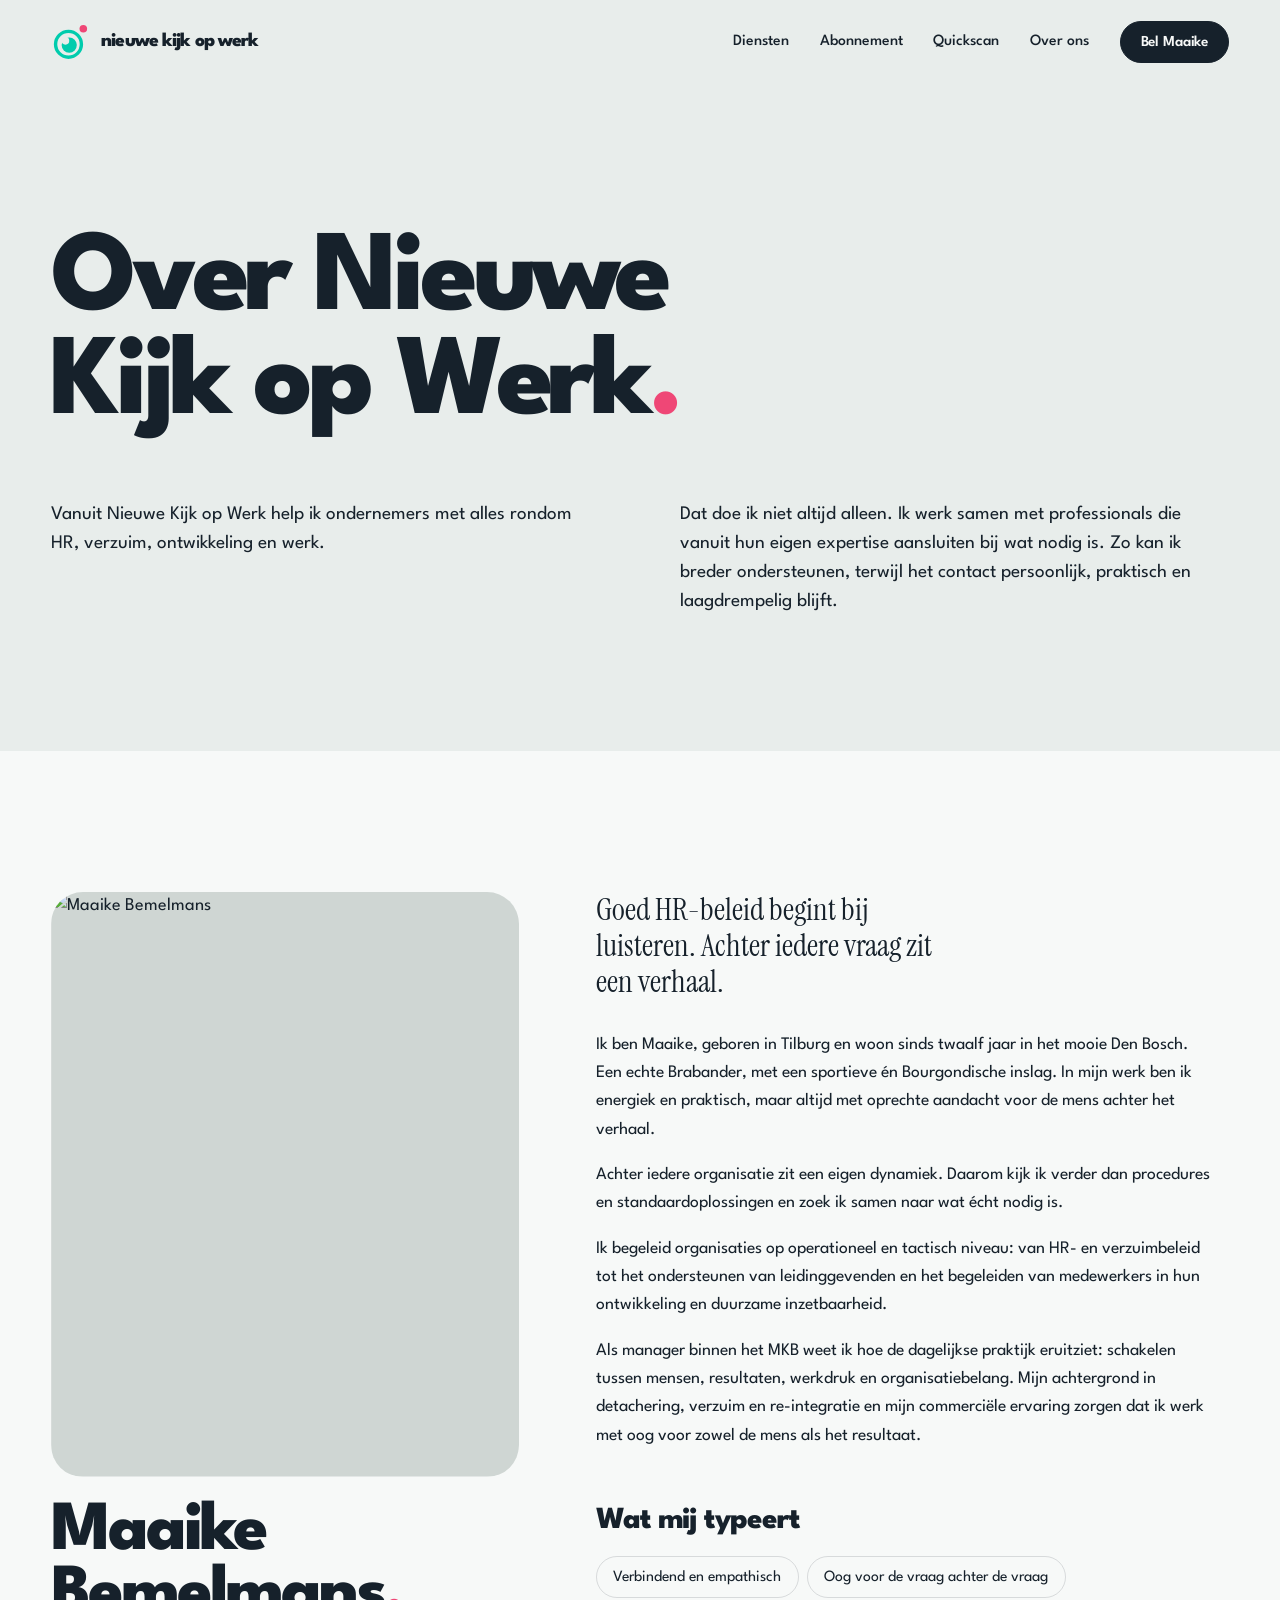
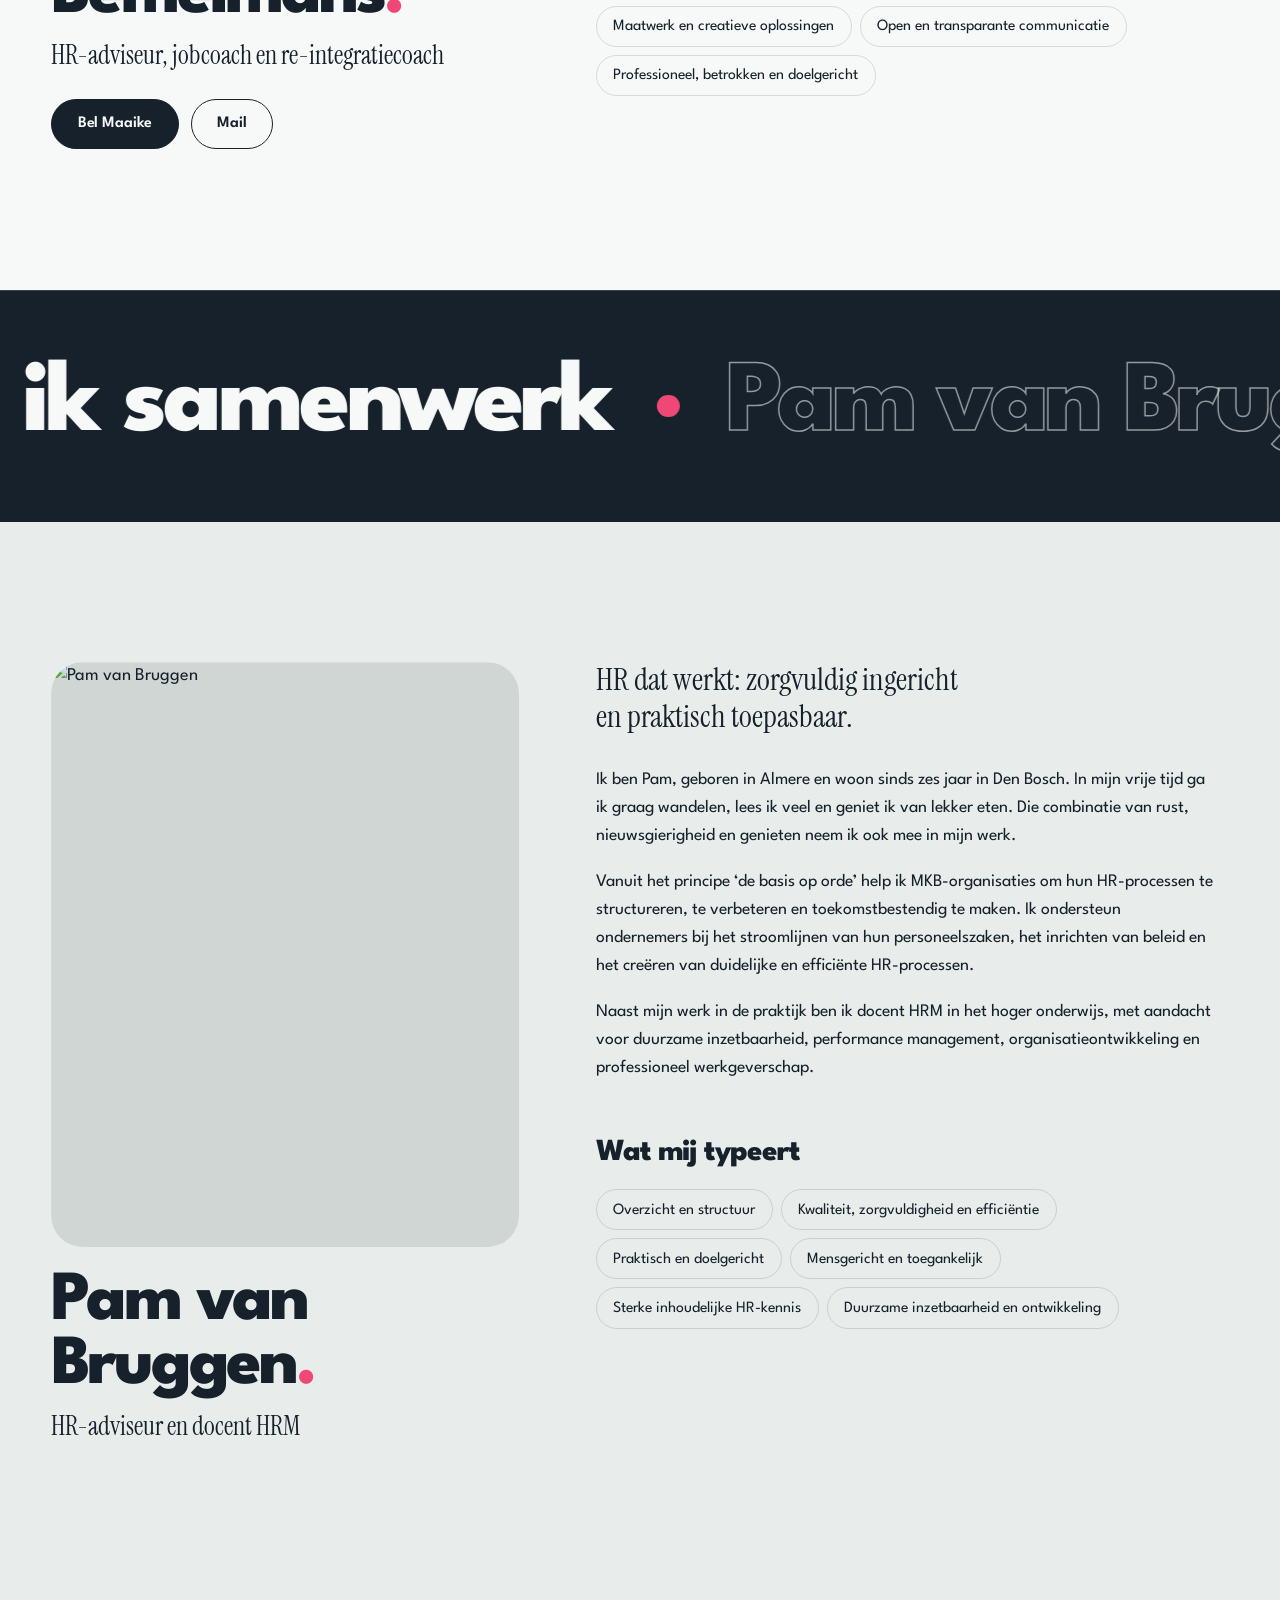
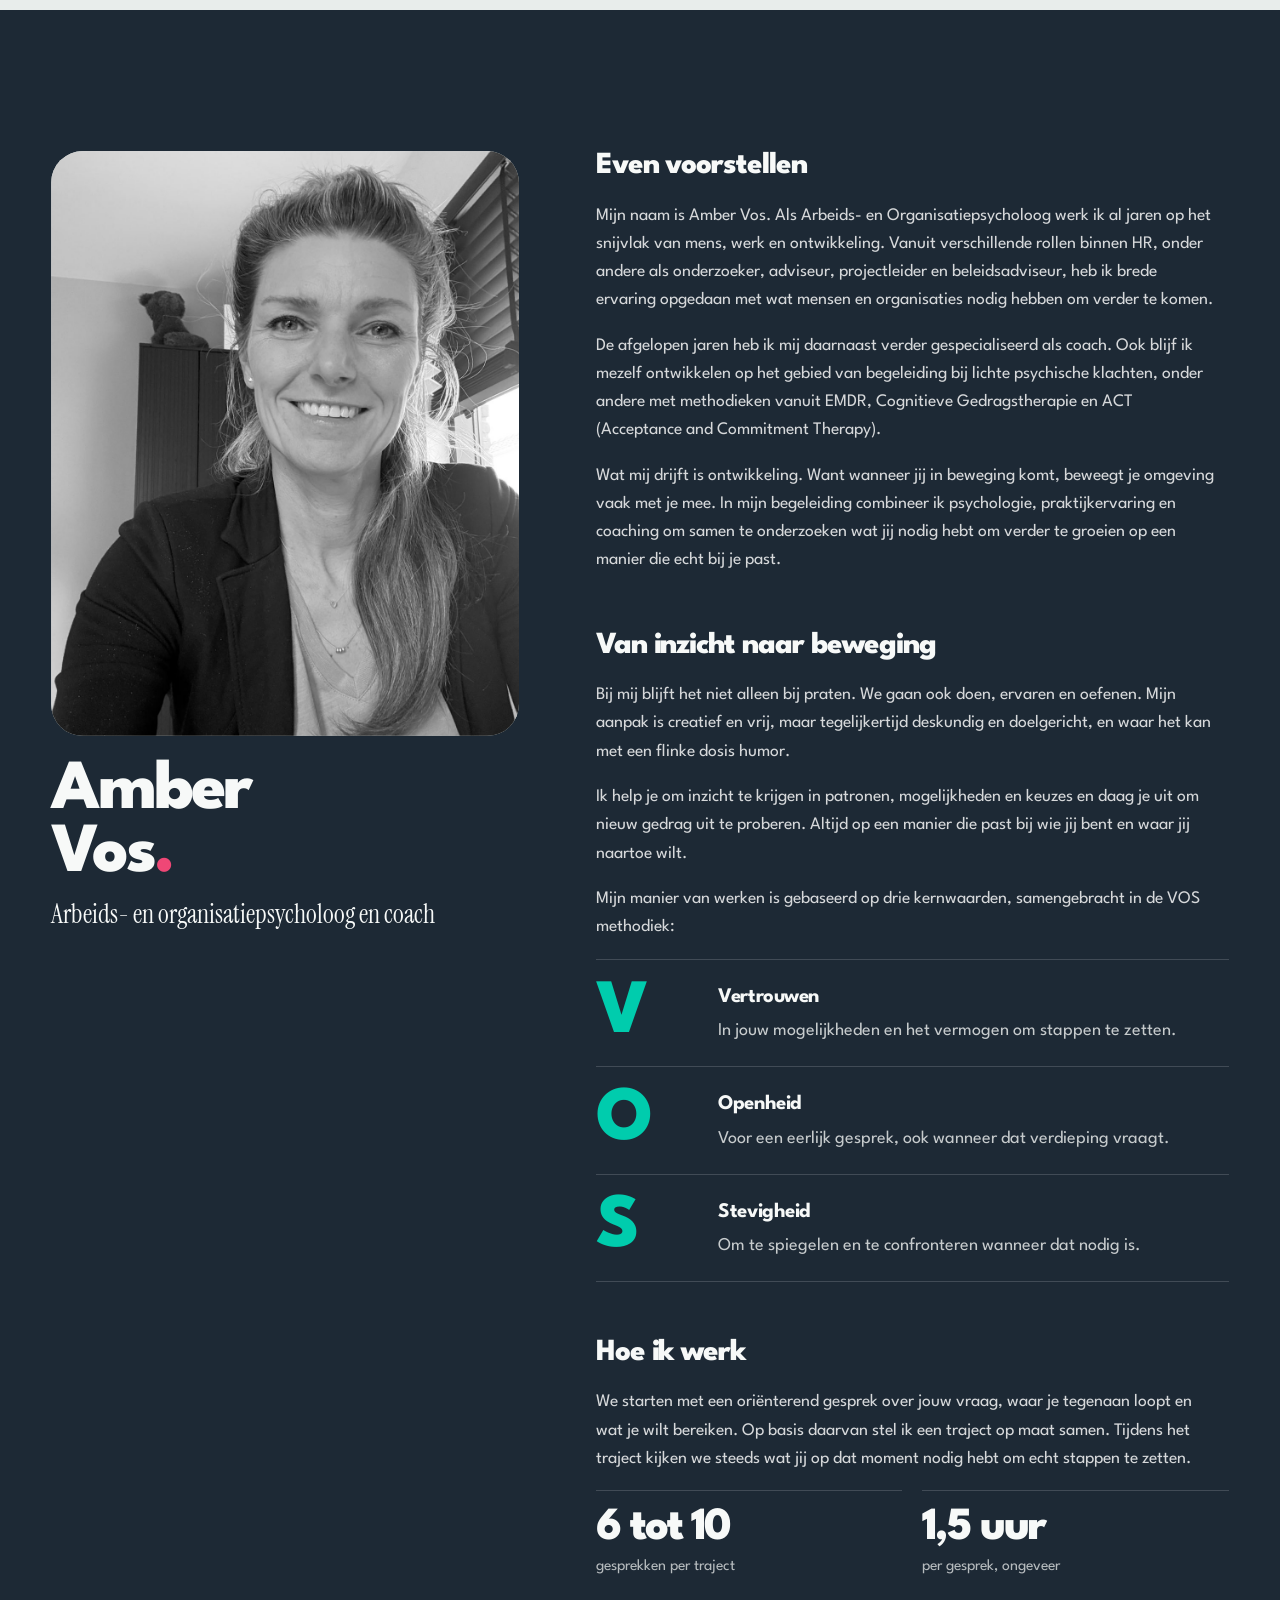
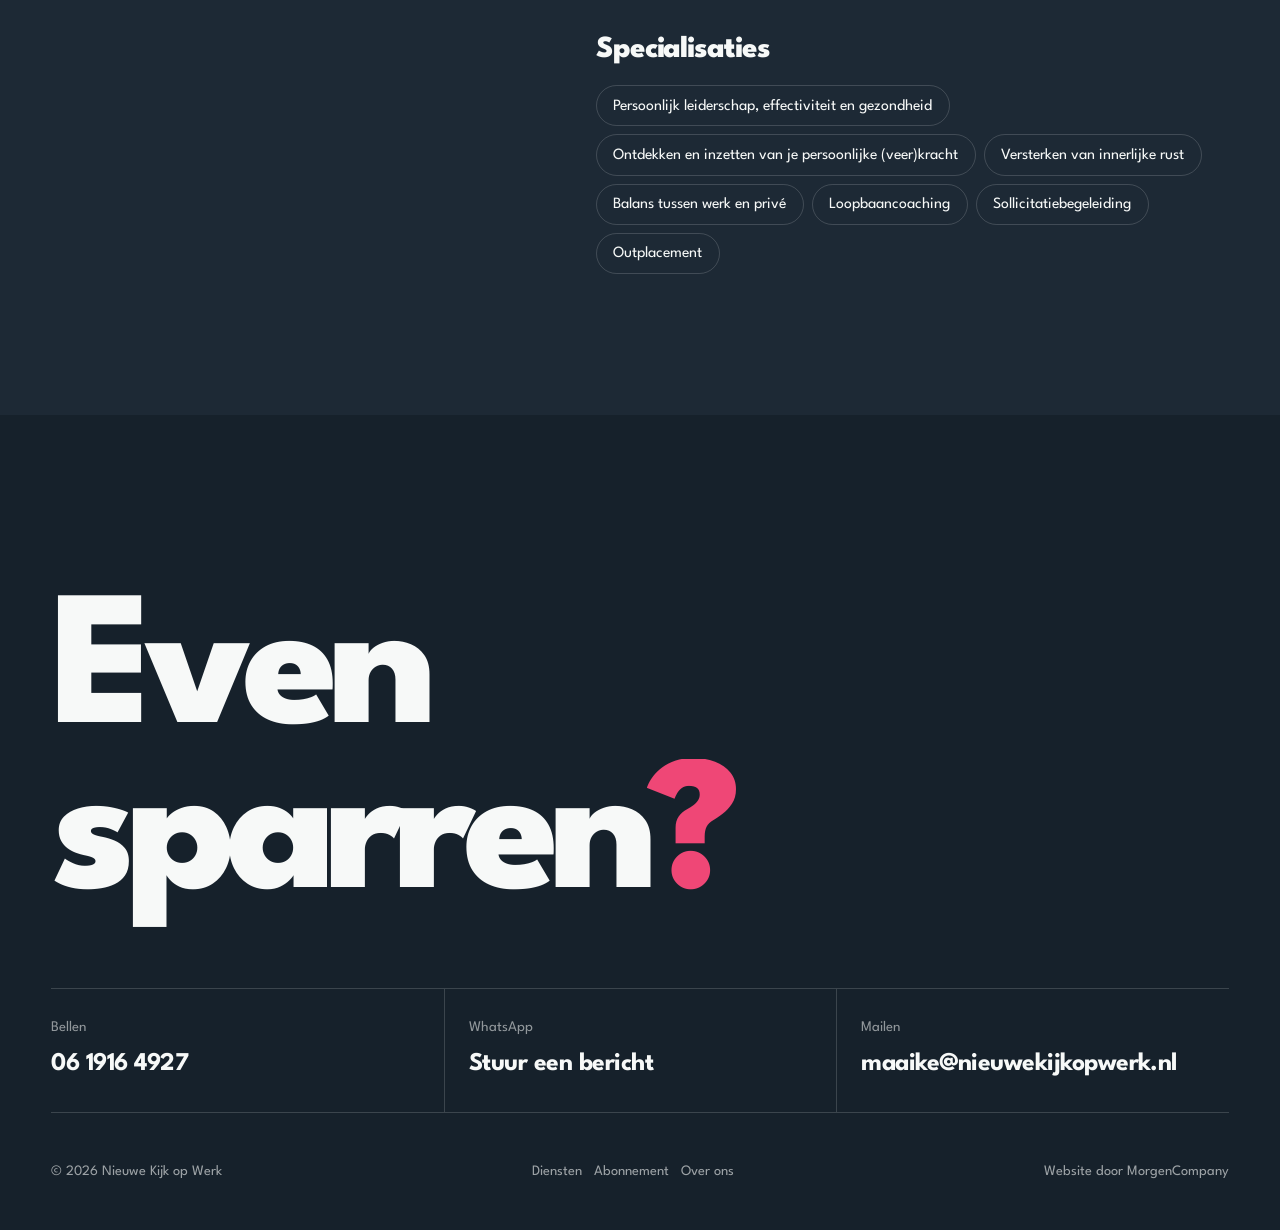
==== over-ons.html @ eacb48c8 "Nieuwe website Nieuwe Kijk op Werk Co-Authored-By: Claude Opus 5.5 <noreply@anthropic.com> Claude-Se" ====
<!doctype html>
<html lang="nl">
<head>
<meta charset="utf-8">
<meta name="viewport" content="width=device-width, initial-scale=1">
<title>Over ons | Nieuwe Kijk op Werk</title>
<meta name="description" content="Maak kennis met Maaike Bemelmans en de professionals met wie zij samenwerkt: Pam van Bruggen en Amber Vos.">
<meta name="theme-color" content="#16212b">
<link rel="icon" href="images/favicon.svg" type="image/svg+xml">
<link rel="preload" href="fonts/league-spartan.woff2" as="font" type="font/woff2" crossorigin>
<link rel="stylesheet" href="css/style.css">
<script>document.documentElement.classList.add('js')</script>
</head>
<body>

<header class="site-header">
  <div class="wrap">
    <a class="brand" href="index.html" aria-label="Nieuwe Kijk op Werk, naar home">
      <svg viewBox="0 0 100 100" aria-hidden="true"><defs><mask id="m-logo"><rect width="100" height="100" fill="#fff"/><circle cx="38" cy="47" r="10" fill="#000"/></mask></defs><circle cx="46" cy="56" r="34" fill="none" stroke="#00ccad" stroke-width="9"/><circle cx="48" cy="58" r="20" fill="#00ccad" mask="url(#m-logo)"/><circle cx="85" cy="15" r="10" fill="#ef4776"/></svg>
      <span>nieuwe kijk op werk</span>
    </a>
    <button class="menu-toggle" aria-label="Menu openen" aria-expanded="false" aria-controls="nav"><span></span><span></span><span></span></button>
    <nav class="nav" id="nav" aria-label="Hoofdmenu">
      <a class="link" href="index.html#diensten">Diensten</a>
      <a class="link" href="index.html#abonnement">Abonnement</a>
      <a class="link" href="index.html#quickscan">Quickscan</a>
      <a class="link" href="over-ons.html" aria-current="page">Over ons</a>
      <a class="btn" href="tel:0619164927">Bel Maaike</a>
    </nav>
  </div>
</header>

<main>
  <section class="page-hero">
    <div class="wrap">
      <h1 class="display lines">
        <span class="ln" style="--n:0"><span>Over Nieuwe</span></span>
        <span class="ln" style="--n:1"><span>Kijk op Werk<span class="dot">.</span></span></span>
      </h1>
      <div class="intro" data-reveal style="--d:.35s">
        <p>Vanuit Nieuwe Kijk op Werk help ik ondernemers met alles rondom HR, verzuim, ontwikkeling en werk.</p>
        <p>Dat doe ik niet altijd alleen. Ik werk samen met professionals die vanuit hun eigen expertise aansluiten bij wat nodig is. Zo kan ik breder ondersteunen, terwijl het contact persoonlijk, praktisch en laagdrempelig blijft.</p>
      </div>
    </div>
  </section>

  <!-- MAAIKE -->
  <section class="pad" id="maaike">
    <div class="wrap bio">
      <aside class="bio__side">
        <div class="portrait" data-reveal><img src="images/maaike.jpg" onerror="this.onerror=null;this.src='https://www.nieuwekijkopwerk.nl/assets/maaike-BRmo-dYF.jpg'" alt="Maaike Bemelmans"></div>
        <h2 class="bio__name">Maaike<br>Bemelmans<span class="dot">.</span></h2>
        <p class="role">HR-adviseur, jobcoach en re-integratiecoach</p>
        <div class="btn-row"><a class="btn" href="tel:0619164927">Bel Maaike</a><a class="btn btn--ghost" href="mailto:maaike@nieuwekijkopwerk.nl">Mail</a></div>
      </aside>
      <div class="bio__body" data-reveal>
        <p class="opening">Goed HR-beleid begint bij luisteren. Achter iedere vraag zit een verhaal.</p>
        <p>Ik ben Maaike, geboren in Tilburg en woon sinds twaalf jaar in het mooie Den Bosch. Een echte Brabander, met een sportieve én Bourgondische inslag. In mijn werk ben ik energiek en praktisch, maar altijd met oprechte aandacht voor de mens achter het verhaal.</p>
        <p>Achter iedere organisatie zit een eigen dynamiek. Daarom kijk ik verder dan procedures en standaardoplossingen en zoek ik samen naar wat écht nodig is.</p>
        <p>Ik begeleid organisaties op operationeel en tactisch niveau: van HR- en verzuimbeleid tot het ondersteunen van leidinggevenden en het begeleiden van medewerkers in hun ontwikkeling en duurzame inzetbaarheid.</p>
        <p>Als manager binnen het MKB weet ik hoe de dagelijkse praktijk eruitziet: schakelen tussen mensen, resultaten, werkdruk en organisatiebelang. Mijn achtergrond in detachering, verzuim en re-integratie en mijn commerciële ervaring zorgen dat ik werk met oog voor zowel de mens als het resultaat.</p>
        <h3>Wat mij typeert</h3>
        <ul class="traits">
          <li>Verbindend en empathisch</li><li>Oog voor de vraag achter de vraag</li><li>Maatwerk en creatieve oplossingen</li><li>Open en transparante communicatie</li><li>Professioneel, betrokken en doelgericht</li>
        </ul>
      </div>
    </div>
  </section>

  <div class="marquee" aria-hidden="true" data-dark>
    <div class="marquee__track" data-marquee>
      <span>Met wie ik samenwerk <i class="d"></i></span><span class="o">Pam van Bruggen <i class="d"></i></span><span>Amber Vos <i class="d"></i></span>
      <span>Met wie ik samenwerk <i class="d"></i></span><span class="o">Pam van Bruggen <i class="d"></i></span><span>Amber Vos <i class="d"></i></span>
    </div>
  </div>

  <!-- PAM (tekst wordt nog aangepast) -->
  <section class="pad mist" id="pam">
    <div class="wrap bio">
      <aside class="bio__side">
        <div class="portrait" data-reveal><img src="images/pam.jpg" onerror="this.onerror=null;this.src='https://www.nieuwekijkopwerk.nl/assets/pam-BHNWtm7G.jpg'" alt="Pam van Bruggen" style="object-position:60% 30%"></div>
        <h2 class="bio__name">Pam van<br>Bruggen<span class="dot">.</span></h2>
        <p class="role">HR-adviseur en docent HRM</p>
      </aside>
      <div class="bio__body" data-reveal>
        <p class="opening">HR dat werkt: zorgvuldig ingericht en praktisch toepasbaar.</p>
        <p>Ik ben Pam, geboren in Almere en woon sinds zes jaar in Den Bosch. In mijn vrije tijd ga ik graag wandelen, lees ik veel en geniet ik van lekker eten. Die combinatie van rust, nieuwsgierigheid en genieten neem ik ook mee in mijn werk.</p>
        <p>Vanuit het principe ‘de basis op orde’ help ik MKB-organisaties om hun HR-processen te structureren, te verbeteren en toekomstbestendig te maken. Ik ondersteun ondernemers bij het stroomlijnen van hun personeelszaken, het inrichten van beleid en het creëren van duidelijke en efficiënte HR-processen.</p>
        <p>Naast mijn werk in de praktijk ben ik docent HRM in het hoger onderwijs, met aandacht voor duurzame inzetbaarheid, performance management, organisatieontwikkeling en professioneel werkgeverschap.</p>
        <h3>Wat mij typeert</h3>
        <ul class="traits">
          <li>Overzicht en structuur</li><li>Kwaliteit, zorgvuldigheid en efficiëntie</li><li>Praktisch en doelgericht</li><li>Mensgericht en toegankelijk</li><li>Sterke inhoudelijke HR-kennis</li><li>Duurzame inzetbaarheid en ontwikkeling</li>
        </ul>
      </div>
    </div>
  </section>

  <!-- AMBER -->
  <section class="pad dark" id="amber" data-dark>
    <div class="wrap bio">
      <aside class="bio__side">
        <div class="portrait" data-reveal><img src="images/amber.jpg" alt="Amber Vos" style="object-position:50% 25%"></div>
        <h2 class="bio__name">Amber<br>Vos<span class="dot">.</span></h2>
        <p class="role">Arbeids- en organisatiepsycholoog en coach</p>
      </aside>
      <div class="bio__body" data-reveal>
        <h3>Even voorstellen</h3>
        <p>Mijn naam is Amber Vos. Als Arbeids- en Organisatiepsycholoog werk ik al jaren op het snijvlak van mens, werk en ontwikkeling. Vanuit verschillende rollen binnen HR, onder andere als onderzoeker, adviseur, projectleider en beleidsadviseur, heb ik brede ervaring opgedaan met wat mensen en organisaties nodig hebben om verder te komen.</p>
        <p>De afgelopen jaren heb ik mij daarnaast verder gespecialiseerd als coach. Ook blijf ik mezelf ontwikkelen op het gebied van begeleiding bij lichte psychische klachten, onder andere met methodieken vanuit EMDR, Cognitieve Gedragstherapie en ACT (Acceptance and Commitment Therapy).</p>
        <p>Wat mij drijft is ontwikkeling. Want wanneer jij in beweging komt, beweegt je omgeving vaak met je mee. In mijn begeleiding combineer ik psychologie, praktijkervaring en coaching om samen te onderzoeken wat jij nodig hebt om verder te groeien op een manier die echt bij je past.</p>

        <h3>Van inzicht naar beweging</h3>
        <p>Bij mij blijft het niet alleen bij praten. We gaan ook doen, ervaren en oefenen. Mijn aanpak is creatief en vrij, maar tegelijkertijd deskundig en doelgericht, en waar het kan met een flinke dosis humor.</p>
        <p>Ik help je om inzicht te krijgen in patronen, mogelijkheden en keuzes en daag je uit om nieuw gedrag uit te proberen. Altijd op een manier die past bij wie jij bent en waar jij naartoe wilt.</p>
        <p>Mijn manier van werken is gebaseerd op drie kernwaarden, samengebracht in de VOS methodiek:</p>
        <ul class="vos">
          <li><b>V</b><div><strong>Vertrouwen</strong><span>In jouw mogelijkheden en het vermogen om stappen te zetten.</span></div></li>
          <li><b>O</b><div><strong>Openheid</strong><span>Voor een eerlijk gesprek, ook wanneer dat verdieping vraagt.</span></div></li>
          <li><b>S</b><div><strong>Stevigheid</strong><span>Om te spiegelen en te confronteren wanneer dat nodig is.</span></div></li>
        </ul>

        <h3>Hoe ik werk</h3>
        <p>We starten met een oriënterend gesprek over jouw vraag, waar je tegenaan loopt en wat je wilt bereiken. Op basis daarvan stel ik een traject op maat samen. Tijdens het traject kijken we steeds wat jij op dat moment nodig hebt om echt stappen te zetten.</p>
        <div class="facts">
          <div><strong>6 tot 10</strong><span>gesprekken per traject</span></div>
          <div><strong>1,5 uur</strong><span>per gesprek, ongeveer</span></div>
        </div>

        <h3>Specialisaties</h3>
        <ul class="traits">
          <li>Persoonlijk leiderschap, effectiviteit en gezondheid</li><li>Ontdekken en inzetten van je persoonlijke (veer)kracht</li><li>Versterken van innerlijke rust</li><li>Balans tussen werk en privé</li><li>Loopbaancoaching</li><li>Sollicitatiebegeleiding</li><li>Outplacement</li>
        </ul>
      </div>
    </div>
  </section>
</main>

<footer class="dark contact" id="contact" data-dark>
  <div class="wrap">
    <p class="contact__big lines">
      <span class="ln" style="--n:0"><span>Even</span></span>
      <span class="ln" style="--n:1"><span>sparren<span class="dot">?</span></span></span>
    </p>
    <div class="contact__rows">
      <a href="tel:0619164927"><small>Bellen</small><strong>06 1916 4927</strong></a>
      <a href="https://wa.me/31619164927" target="_blank" rel="noopener"><small>WhatsApp</small><strong>Stuur een bericht</strong></a>
      <a href="mailto:maaike@nieuwekijkopwerk.nl"><small>Mailen</small><strong>maaike@nieuwekijkopwerk.nl</strong></a>
    </div>
    <div class="footer-bar">
      <span>© 2026 Nieuwe Kijk op Werk</span>
      <span><a href="index.html#diensten">Diensten</a> &nbsp; <a href="index.html#abonnement">Abonnement</a> &nbsp; <a href="over-ons.html">Over ons</a></span>
      <a href="https://www.morgencompany.com" target="_blank" rel="noopener">Website door MorgenCompany</a>
    </div>
  </div>
</footer>

<script src="js/main.js"></script>
</body>
</html>
---- css/style.css ----
/* fonts: zelf gehost (geen Google-verbinding nodig, AVG-vriendelijk) */
@font-face { font-family: "League Spartan"; src: url("../fonts/league-spartan.woff2") format("woff2"); font-weight: 100 900; font-display: swap; unicode-range: U+0000-00FF, U+0131, U+0152-0153, U+02BB-02BC, U+02C6, U+02DA, U+02DC, U+0304, U+0308, U+0329, U+2000-206F, U+20AC, U+2122, U+2191, U+2193, U+2212, U+2215, U+FEFF, U+FFFD; }
@font-face { font-family: "League Spartan"; src: url("../fonts/league-spartan-ext.woff2") format("woff2"); font-weight: 100 900; font-display: swap; unicode-range: U+0100-02BA, U+02BD-02C5, U+02C7-02CC, U+02CE-02D7, U+02DD-02FF, U+0304, U+0308, U+0329, U+1D00-1DBF, U+1E00-1E9F, U+1EF2-1EFF, U+2020, U+20A0-20AB, U+20AD-20C0, U+2113, U+2C60-2C7F, U+A720-A7FF; }
@font-face { font-family: "Instrument Serif"; src: url("../fonts/instrument-serif.woff2") format("woff2"); font-weight: 400; font-display: swap; unicode-range: U+0000-00FF, U+0131, U+0152-0153, U+02BB-02BC, U+02C6, U+02DA, U+02DC, U+0304, U+0308, U+0329, U+2000-206F, U+20AC, U+2122, U+2191, U+2193, U+2212, U+2215, U+FEFF, U+FFFD; }
@font-face { font-family: "Instrument Serif"; src: url("../fonts/instrument-serif-ext.woff2") format("woff2"); font-weight: 400; font-display: swap; unicode-range: U+0100-02BA, U+02BD-02C5, U+02C7-02CC, U+02CE-02D7, U+02DD-02FF, U+1E00-1E9F, U+20A0-20AB, U+20AD-20C0, U+2C60-2C7F, U+A720-A7FF; }

/* Nieuwe Kijk op Werk — stijl */
:root {
  --ink: #16212b;        /* diep navy, basis voor tekst en donkere vlakken */
  --navy: #1d2935;       /* merk-navy van de huidige site */
  --mist: #e8edeb;       /* koel lichtgrijs-groen, lichte achtergrond */
  --paper: #f7f9f8;      /* bijna wit */
  --teal: #00ccad;       /* merkkleur, spaarzaam */
  --teal-deep: #00a58c;
  --rose: #ef4776;       /* alleen de stip */
  --line: rgba(22, 33, 43, .14);
  --line-dark: rgba(255, 255, 255, .16);

  --display: "League Spartan", "Helvetica Neue", Arial, sans-serif;
  --serif: "Instrument Serif", "Times New Roman", serif;

  --gutter: clamp(20px, 4vw, 64px);
  --max: 1360px;
  --ease: cubic-bezier(.2, .7, .1, 1);
}

*, *::before, *::after { box-sizing: border-box; }
html { -webkit-text-size-adjust: 100%; }
body {
  margin: 0;
  background: var(--paper);
  color: var(--ink);
  font-family: var(--display);
  font-weight: 400;
  font-size: 18px;
  line-height: 1.5;
  -webkit-font-smoothing: antialiased;
  text-rendering: optimizeLegibility;
  overflow-x: hidden;
}
img { display: block; max-width: 100%; }
a { color: inherit; }
::selection { background: var(--teal); color: var(--ink); }
:focus-visible { outline: 2px solid var(--teal); outline-offset: 4px; border-radius: 4px; }

.wrap { width: 100%; max-width: var(--max); margin: 0 auto; padding: 0 var(--gutter); }
.dot { color: var(--rose); }
.on-teal .dot { color: var(--ink); }

/* ---------- type ---------- */
.display, .h2, .h3 {
  font-family: var(--display);
  font-weight: 800;
  letter-spacing: -.045em;
  line-height: .9;
  margin: 0;
}
.display { font-size: clamp(3.4rem, 10.2vw, 10.5rem); }
.h2 { font-size: clamp(2.6rem, 6.6vw, 6.4rem); }
.h3 { font-size: clamp(1.9rem, 3.4vw, 3rem); line-height: .95; letter-spacing: -.035em; }
.serif { font-family: var(--serif); font-weight: 400; letter-spacing: 0; }
.lede { font-size: clamp(1.15rem, 1.6vw, 1.4rem); line-height: 1.45; max-width: 34ch; margin: 0; }
.small { font-size: .95rem; }
p { margin: 0 0 1em; max-width: 62ch; }

/* ---------- buttons ---------- */
.btn {
  --bg: var(--ink); --fg: var(--paper);
  display: inline-flex; align-items: center; gap: .7em;
  padding: 1.05em 1.6em 1em;
  border-radius: 999px;
  background: var(--bg); color: var(--fg);
  font: 600 1rem/1 var(--display);
  letter-spacing: -.01em;
  text-decoration: none;
  border: 1.5px solid var(--bg);
  position: relative; overflow: hidden; isolation: isolate;
  transition: color .45s var(--ease), border-color .45s var(--ease);
}
.btn::before {
  content: ""; position: absolute; inset: 0; z-index: -1;
  background: var(--teal);
  transform: translateY(101%);
  border-radius: 999px;
  transition: transform .45s var(--ease);
}
.btn:hover::before, .btn:focus-visible::before { transform: translateY(0); }
.btn:hover, .btn:focus-visible { color: var(--ink); border-color: var(--teal); }
.btn--ghost { --bg: transparent; --fg: var(--ink); border-color: var(--ink); }
.btn--light { --bg: var(--paper); --fg: var(--ink); }
.btn--ghost-light { --bg: transparent; --fg: var(--paper); border-color: rgba(255,255,255,.5); }
.btn .ico { width: 1.1em; height: 1.1em; flex: none; }
.btn-row { display: flex; flex-wrap: wrap; gap: 12px; }

/* ---------- header ---------- */
.site-header {
  position: fixed; inset: 0 0 auto 0; z-index: 50;
  transition: transform .5s var(--ease), background .4s, color .4s;
}
.site-header .wrap { display: flex; align-items: center; justify-content: space-between; height: 84px; }
.site-header.is-scrolled { background: rgba(247, 249, 248, .86); backdrop-filter: blur(14px); -webkit-backdrop-filter: blur(14px); }
.site-header.is-hidden { transform: translateY(-100%); }
.site-header.is-dark { color: var(--paper); }
.site-header.is-dark.is-scrolled { background: rgba(22, 33, 43, .82); }

.brand { display: inline-flex; align-items: center; gap: 12px; text-decoration: none; }
.brand svg { width: 38px; height: 38px; flex: none; }
.brand span { font-weight: 800; font-size: 1.22rem; letter-spacing: -.045em; line-height: 1; }

.nav { display: flex; align-items: center; gap: clamp(18px, 2.4vw, 36px); }
.nav a.link {
  text-decoration: none; font-weight: 500; font-size: .98rem;
  background: linear-gradient(currentColor, currentColor) 0 100% / 0 1.5px no-repeat;
  transition: background-size .4s var(--ease);
  padding: 4px 0;
}
.nav a.link:hover { background-size: 100% 1.5px; }
.nav .btn { padding: .85em 1.3em .8em; font-size: .95rem; }
.is-dark .nav .btn { --bg: var(--paper); --fg: var(--ink); }

.menu-toggle { display: none; background: none; border: 0; color: inherit; padding: 8px; cursor: pointer; }
.menu-toggle span { display: block; width: 26px; height: 2px; background: currentColor; margin: 6px 0; transition: transform .35s var(--ease), opacity .2s; }

@media (max-width: 900px) {
  .menu-toggle { display: block; position: relative; z-index: 2; }
  .nav {
    position: fixed; inset: 0; background: var(--ink); color: var(--paper);
    flex-direction: column; align-items: flex-start; justify-content: center;
    padding: 0 var(--gutter); gap: 14px;
    clip-path: circle(0 at calc(100% - 40px) 42px);
    transition: clip-path .7s var(--ease);
  }
  .nav a.link { font-size: 2.6rem; font-weight: 800; letter-spacing: -.04em; }
  .nav .btn { margin-top: 18px; --bg: var(--teal); --fg: var(--ink); border-color: var(--teal); font-size: 1.05rem; }
  body.menu-open .nav { clip-path: circle(150% at calc(100% - 40px) 42px); }
  body.menu-open .menu-toggle { color: var(--paper); }
  body.menu-open .menu-toggle span:nth-child(1) { transform: translateY(8px) rotate(45deg); }
  body.menu-open .menu-toggle span:nth-child(2) { opacity: 0; }
  body.menu-open .menu-toggle span:nth-child(3) { transform: translateY(-8px) rotate(-45deg); }
  body.menu-open { overflow: hidden; }
}

/* ---------- hero with eye portal ---------- */
.hero { position: relative; height: 230vh; background: var(--mist); }
.hero__stage { position: sticky; top: 0; height: 100vh; height: 100svh; overflow: hidden; }
.hero__inner {
  position: relative; height: 100%;
  display: grid; grid-template-columns: 1.35fr 1fr; align-items: center;
  padding-top: 84px;
}
.hero__copy { position: relative; z-index: 2; will-change: transform, opacity; }
.hero__copy .display { margin-bottom: clamp(24px, 3vw, 40px); }
.hero__copy .lede { margin-bottom: 32px; }
.hero__eye { position: relative; justify-self: center; width: min(34vw, 470px); aspect-ratio: 1; will-change: transform; }
.hero__eye svg { width: 100%; height: 100%; overflow: visible; }
.hero__eye .pupil { transform-origin: 50% 54%; transform-box: view-box; animation: look 9s var(--ease) infinite; }
@keyframes look {
  0%, 18% { transform: translate(0, 0); }
  24%, 44% { transform: translate(-5px, 3px); }
  50%, 70% { transform: translate(6px, -2px); }
  76%, 100% { transform: translate(0, 0); }
}
.hero__scrollhint {
  position: absolute; left: var(--gutter); bottom: 28px; z-index: 2;
  font-size: .9rem; display: flex; align-items: center; gap: 10px; opacity: .7;
}
.hero__scrollhint i { display: block; width: 1px; height: 38px; background: currentColor; transform-origin: top; animation: hint 2.2s var(--ease) infinite; }
@keyframes hint { 0% { transform: scaleY(0); } 50% { transform: scaleY(1); transform-origin: top; } 51% { transform-origin: bottom; } 100% { transform: scaleY(0); transform-origin: bottom; } }

.portal {
  position: absolute; inset: 0; z-index: 3;
  background: var(--ink); color: var(--paper);
  clip-path: circle(0px at 75% 55%);
  display: flex; align-items: center;
  pointer-events: none;
}
.portal.is-open { pointer-events: auto; }
.portal__content { width: 100%; }
.portal__content .h2 { max-width: 13ch; }
.portal__content p { color: rgba(255,255,255,.75); margin-top: 28px; font-size: clamp(1.1rem, 1.5vw, 1.35rem); max-width: 40ch; }
.portal__pillars { display: flex; flex-wrap: wrap; gap: 10px; margin-top: 40px; padding: 0; list-style: none; }
.portal__pillars li { border: 1px solid var(--line-dark); border-radius: 999px; padding: .6em 1.1em .5em; font-size: .98rem; }
.portal [data-pz] { opacity: 0; transform: translateY(30px); }

@media (max-width: 900px) {
  .hero { height: 210vh; }
  .hero__inner { grid-template-columns: 1fr; align-content: center; gap: 16px; }
  .hero__eye { width: min(46vw, 230px); justify-self: end; order: -1; margin-bottom: -10px; }
  .hero__scrollhint { display: none; }
}

/* ---------- generic sections ---------- */
section { position: relative; }
.pad { padding: clamp(96px, 13vw, 190px) 0; }
.dark { background: var(--ink); color: var(--paper); }
.mist { background: var(--mist); }
.teal-bg { background: var(--teal); color: var(--ink); }
.sec-head { display: grid; grid-template-columns: 1fr 1fr; gap: 32px 64px; align-items: end; margin-bottom: clamp(56px, 7vw, 96px); }
.sec-head .lede { justify-self: end; }
@media (max-width: 900px) { .sec-head { grid-template-columns: 1fr; } .sec-head .lede { justify-self: start; } }

/* ---------- marquee ---------- */
.marquee { overflow: hidden; padding: clamp(36px, 5vw, 64px) 0; background: var(--ink); color: var(--paper); border-top: 1px solid var(--line-dark); }
.marquee__track { display: flex; gap: .45em; white-space: nowrap; will-change: transform; font-weight: 800; letter-spacing: -.04em; font-size: clamp(3rem, 8vw, 7.5rem); line-height: 1; }
.marquee__track span { display: inline-flex; align-items: center; gap: .45em; }
.marquee__track .o { color: transparent; -webkit-text-stroke: 1.5px rgba(255,255,255,.55); }
.marquee__track .d { width: .22em; height: .22em; border-radius: 50%; background: var(--rose); display: inline-block; }

/* ---------- services: stacking panels ---------- */
.routes { padding-bottom: clamp(60px, 8vw, 120px); }
.route {
  position: sticky; top: calc(96px + var(--i) * 22px);
  min-height: min(78vh, 720px);
  border-radius: clamp(22px, 3vw, 40px);
  padding: clamp(28px, 4.5vw, 72px);
  margin-bottom: 9vh;
  display: grid; grid-template-columns: 1.05fr 1fr; gap: clamp(28px, 4vw, 72px);
  transform-origin: 50% 0;
  will-change: transform;
  overflow: hidden;
}
.route:last-child { margin-bottom: 0; }
.route--1 { background: #fff; color: var(--ink); box-shadow: 0 1px 0 var(--line) inset, 0 0 0 1px var(--line); }
.route--2 { background: var(--navy); color: var(--paper); }
.route--3 { background: var(--teal); color: var(--ink); }
.route--4 { background: #0f1820; color: var(--paper); }
.route__top { display: flex; flex-direction: column; justify-content: space-between; gap: 32px; }
.route__count { font-family: var(--serif); font-size: 1.4rem; opacity: .7; }
.route .h3 { font-size: clamp(2.3rem, 4.6vw, 4.4rem); }
.route__intro { font-size: clamp(1.05rem, 1.35vw, 1.22rem); max-width: 38ch; margin: 0; opacity: .85; }
.route ul { list-style: none; margin: 0; padding: 0; align-self: end; }
.route li {
  display: flex; gap: 14px; align-items: baseline;
  padding: .85em 0; border-top: 1px solid currentColor; border-color: rgba(127,127,127,.28);
  font-size: clamp(1rem, 1.25vw, 1.12rem); line-height: 1.35;
}
.route li::before { content: ""; width: 7px; height: 7px; border-radius: 50%; background: currentColor; opacity: .45; flex: none; transform: translateY(-2px); }
.route--1 li::before, .route--2 li::before, .route--4 li::before { background: var(--teal); opacity: 1; }
.route__amber { display: flex; gap: 18px; align-items: center; margin-top: 8px; text-decoration: none; }
.route__amber img { width: 76px; height: 76px; border-radius: 50%; object-fit: cover; object-position: 50% 22%; }
.route__amber strong { display: block; font-size: 1.1rem; }
.route__amber em { font-style: normal; opacity: .7; font-size: .95rem; }
.route__amber:hover strong { text-decoration: underline; text-underline-offset: 4px; }
@media (max-width: 900px) {
  .route { grid-template-columns: 1fr; position: relative; top: auto; min-height: 0; margin-bottom: 18px; }
}

/* ---------- subscription ---------- */
.plans { display: grid; grid-template-columns: 1fr 1fr; gap: 0; border-top: 1.5px solid var(--ink); }
.plan { padding: clamp(28px, 4vw, 56px) clamp(0px, 3vw, 48px) clamp(28px, 4vw, 56px) 0; border-bottom: 1.5px solid var(--ink); }
.plan + .plan { border-left: 1.5px solid var(--ink); padding-left: clamp(20px, 3vw, 48px); }
.plan__who { font-size: 1.15rem; font-weight: 600; margin-bottom: 18px; }
.price { display: flex; align-items: flex-start; gap: .08em; font-weight: 800; letter-spacing: -.06em; line-height: .8; font-size: clamp(6rem, 15vw, 14rem); }
.price sup { font-size: .32em; margin-top: .12em; letter-spacing: 0; }
.plan__per { font-family: var(--serif); font-size: clamp(1.4rem, 2vw, 1.8rem); margin-top: 14px; }
.plan__incl { margin-top: 22px; font-size: 1.05rem; }
@media (max-width: 700px) {
  .plans { grid-template-columns: 1fr; }
  .plan + .plan { border-left: 0; padding-left: 0; }
}
.perks { display: grid; grid-template-columns: repeat(4, 1fr); gap: 28px; margin-top: clamp(48px, 6vw, 80px); padding: 0; list-style: none; }
.perks li { font-size: 1.08rem; line-height: 1.35; padding-top: 18px; border-top: 1.5px solid rgba(22,33,43,.35); }
.perks strong { display: block; font-size: 1.35rem; letter-spacing: -.02em; margin-bottom: 6px; }
@media (max-width: 900px) { .perks { grid-template-columns: 1fr 1fr; } }
@media (max-width: 520px) { .perks { grid-template-columns: 1fr; } }

.loose { display: grid; grid-template-columns: 1fr 1.2fr; gap: 40px 80px; align-items: start; }
.loose .h3 { max-width: 12ch; }
.loose-list { list-style: none; padding: 0; margin: 32px 0 0; }
.loose-list li { display: flex; justify-content: space-between; gap: 20px; align-items: baseline; padding: 1.05em 0; border-top: 1px solid var(--line); font-size: clamp(1.15rem, 1.8vw, 1.5rem); font-weight: 600; letter-spacing: -.02em; }
.loose-list li:last-child { border-bottom: 1px solid var(--line); }
.loose-list li span { font-family: var(--serif); font-weight: 400; font-size: 1.05rem; opacity: .65; letter-spacing: 0; text-align: right; }
@media (max-width: 900px) { .loose { grid-template-columns: 1fr; } }

/* ---------- quickscan ---------- */
.scan { display: grid; grid-template-columns: 1.1fr 1fr; gap: 48px 96px; align-items: end; }
.scan .h2 { max-width: 10ch; }
.scan p { color: rgba(255,255,255,.78); font-size: 1.12rem; }
.scan__checks { display: flex; flex-wrap: wrap; gap: 8px; margin: 28px 0 36px; padding: 0; list-style: none; }
.scan__checks li { border: 1px solid var(--line-dark); border-radius: 999px; padding: .5em 1em .42em; font-size: .95rem; }
.scan__eye { width: clamp(90px, 10vw, 140px); margin-bottom: 36px; }
@media (max-width: 900px) { .scan { grid-template-columns: 1fr; } }

/* ---------- vision ---------- */
.vision { display: grid; grid-template-columns: 1fr 1fr; gap: 48px 96px; }
.vision blockquote { margin: 0; font-family: var(--serif); font-size: clamp(2rem, 3.8vw, 3.6rem); line-height: 1.05; letter-spacing: -.01em; max-width: 18ch; }
.vision__text p { font-size: 1.1rem; }
@media (max-width: 900px) { .vision { grid-template-columns: 1fr; } }

/* ---------- people ---------- */
.lead-person { display: grid; grid-template-columns: 1fr 1.1fr; gap: clamp(32px, 6vw, 110px); align-items: center; }
.portrait { position: relative; overflow: hidden; border-radius: clamp(20px, 2.5vw, 32px); background: #cfd6d3; }
.portrait img { width: 100%; height: 100%; object-fit: cover; transition: transform 1.2s var(--ease); }
.portrait--tall { aspect-ratio: 4 / 5; }
.lead-person .h2 { margin-bottom: 18px; }
.role { font-family: var(--serif); font-size: clamp(1.35rem, 2vw, 1.75rem); margin: 0 0 28px; line-height: 1.15; }
@media (max-width: 900px) { .lead-person { grid-template-columns: 1fr; } }

.partners { margin-top: clamp(80px, 10vw, 150px); }
.partners__grid { display: grid; grid-template-columns: 1fr 1fr; gap: clamp(20px, 3vw, 40px); margin-top: 40px; }
.partner { display: grid; grid-template-columns: 42% 1fr; gap: 24px; align-items: end; text-decoration: none; padding: 16px; border-radius: 28px; background: #fff; box-shadow: 0 0 0 1px var(--line); transition: transform .6s var(--ease), box-shadow .6s var(--ease); }
.partner .portrait { aspect-ratio: 3 / 4; border-radius: 18px; }
.partner:hover { transform: translateY(-4px); box-shadow: 0 0 0 1px var(--line), 0 30px 60px -30px rgba(22,33,43,.35); }
.partner:hover .portrait img { transform: scale(1.05); }
.partner h3 { font-size: clamp(1.5rem, 2.2vw, 2rem); letter-spacing: -.035em; line-height: 1; margin: 0 0 8px; font-weight: 800; }
.partner p { font-size: 1rem; margin: 0 0 18px; opacity: .75; }
.partner .more { font-weight: 600; font-size: .98rem; border-bottom: 1.5px solid var(--teal); padding-bottom: 2px; }
@media (max-width: 760px) { .partners__grid { grid-template-columns: 1fr; } }

/* ---------- testimonials ---------- */
.quotes { display: grid; grid-auto-flow: column; grid-auto-columns: min(78vw, 680px); gap: clamp(20px, 3vw, 40px); overflow-x: auto; scroll-snap-type: x mandatory; padding: 0 var(--gutter) 24px; scrollbar-width: none; }
.quotes::-webkit-scrollbar { display: none; }
.quote { scroll-snap-align: start; border-top: 1.5px solid rgba(255,255,255,.35); padding-top: 32px; display: flex; flex-direction: column; justify-content: space-between; gap: 40px; }
.quote blockquote { margin: 0; font-family: var(--serif); font-size: clamp(1.55rem, 2.4vw, 2.2rem); line-height: 1.18; }
.quote cite { font-style: normal; font-weight: 600; }
.quote cite span { display: block; font-weight: 400; opacity: .6; font-size: .95rem; margin-top: 2px; }
.quotes-nav { display: flex; gap: 10px; }
.quotes-nav button { width: 54px; height: 54px; border-radius: 50%; border: 1px solid var(--line-dark); background: transparent; color: var(--paper); cursor: pointer; display: grid; place-items: center; transition: background .3s, color .3s; }
.quotes-nav button:hover { background: var(--paper); color: var(--ink); }
.quotes-nav svg { width: 20px; height: 20px; }

/* ---------- contact / footer ---------- */
.contact { padding: clamp(110px, 14vw, 200px) 0 48px; }
.contact__big { font-weight: 800; letter-spacing: -.055em; line-height: .86; font-size: clamp(4rem, 15vw, 15rem); margin: 0 0 clamp(40px, 5vw, 64px); }
.contact__rows { display: grid; grid-template-columns: repeat(3, 1fr); border-top: 1px solid var(--line-dark); }
.contact__rows a { display: block; padding: 28px 24px 28px 0; text-decoration: none; border-bottom: 1px solid var(--line-dark); transition: color .3s; }
.contact__rows a + a { padding-left: 24px; border-left: 1px solid var(--line-dark); }
.contact__rows small { display: block; opacity: .55; font-size: .92rem; margin-bottom: 6px; }
.contact__rows strong { font-size: clamp(1.2rem, 2vw, 1.7rem); font-weight: 700; letter-spacing: -.02em; }
.contact__rows a:hover strong { color: var(--teal); }
@media (max-width: 800px) {
  .contact__rows { grid-template-columns: 1fr; }
  .contact__rows a + a { padding-left: 0; border-left: 0; }
}
.footer-bar { display: flex; justify-content: space-between; flex-wrap: wrap; gap: 16px; padding-top: 48px; font-size: .9rem; opacity: .6; }
.footer-bar a { text-decoration: none; }
.footer-bar a:hover { text-decoration: underline; }

/* ---------- about page ---------- */
.page-hero { padding: clamp(150px, 18vw, 230px) 0 clamp(70px, 9vw, 120px); background: var(--mist); }
.page-hero .display { font-size: clamp(3.2rem, 9vw, 8.5rem); max-width: 11ch; }
.page-hero .intro { display: grid; grid-template-columns: 1fr 1fr; gap: 32px 80px; margin-top: clamp(40px, 5vw, 72px); font-size: clamp(1.1rem, 1.5vw, 1.3rem); }
@media (max-width: 800px) { .page-hero .intro { grid-template-columns: 1fr; } }

.bio { display: grid; grid-template-columns: minmax(260px, 0.85fr) 1.15fr; gap: clamp(32px, 6vw, 110px); align-items: start; }
.bio__side { position: sticky; top: 110px; }
.bio__side .portrait { aspect-ratio: 4 / 5; margin-bottom: 24px; }
.bio__name { font-weight: 800; letter-spacing: -.045em; line-height: .9; font-size: clamp(2.8rem, 5.5vw, 5rem); margin: 0 0 14px; }
.bio__body h3 { font-size: clamp(1.6rem, 2.4vw, 2.2rem); font-weight: 800; letter-spacing: -.035em; line-height: 1; margin: 56px 0 20px; }
.bio__body h3:first-child { margin-top: 0; }
.bio__body p { font-size: 1.1rem; line-height: 1.6; }
.bio__body .opening { font-family: var(--serif); font-size: clamp(1.6rem, 2.4vw, 2.2rem); line-height: 1.18; max-width: 26ch; }
.traits { display: flex; flex-wrap: wrap; gap: 8px; list-style: none; padding: 0; margin: 0; }
.traits li { border: 1px solid var(--line); border-radius: 999px; padding: .55em 1.05em .45em; font-size: .98rem; }
.dark .traits li { border-color: var(--line-dark); }
.dark .bio__body p { color: rgba(255,255,255,.82); }
.vos { list-style: none; margin: 0; padding: 0; }
.vos li { display: grid; grid-template-columns: clamp(64px, 8vw, 110px) 1fr; gap: 20px; align-items: baseline; padding: 22px 0; border-top: 1px solid var(--line-dark); }
.vos li:last-child { border-bottom: 1px solid var(--line-dark); }
.vos b { font-weight: 800; font-size: clamp(3.4rem, 6vw, 5.4rem); line-height: .8; color: var(--teal); letter-spacing: -.05em; }
.vos strong { display: block; font-size: 1.3rem; letter-spacing: -.02em; margin-bottom: 4px; }
.vos span { opacity: .78; }
.facts { display: grid; grid-template-columns: 1fr 1fr; gap: 20px; margin: 8px 0; }
.facts div { border-top: 1px solid var(--line-dark); padding-top: 14px; }
.facts strong { display: block; font-size: clamp(2.2rem, 3.6vw, 3.2rem); font-weight: 800; letter-spacing: -.045em; line-height: 1; }
.facts span { opacity: .7; font-size: .98rem; }
.note { font-size: .95rem; opacity: .6; font-style: italic; }
@media (max-width: 900px) { .bio { grid-template-columns: 1fr; } .bio__side { position: relative; top: auto; } .bio__side .portrait { max-width: 420px; } }

/* ---------- reveal motion ---------- */
.js [data-reveal] { opacity: 0; transform: translateY(48px); transition: opacity 1s var(--ease), transform 1.1s var(--ease); transition-delay: var(--d, 0s); }
.js [data-reveal="scale"] { transform: scale(.88); transform-origin: 50% 80%; }
.js [data-reveal="left"] { transform: translateX(-80px); }
.js [data-reveal="right"] { transform: translateX(80px); }
.js [data-reveal].in { opacity: 1; transform: none; }

.js .lines .ln { display: block; overflow: hidden; padding-bottom: .06em; margin-bottom: -.06em; }
.js .lines .ln > span { display: block; transform: translateY(105%); transition: transform 1.1s var(--ease); transition-delay: calc(var(--n, 0) * .09s + var(--d, 0s)); }
.js .lines.in .ln > span { transform: none; }

.js .portrait[data-reveal] { opacity: 1; transform: none; clip-path: inset(18% 0 0 0 round 28px); transition: clip-path 1.3s var(--ease); }
.js .portrait[data-reveal] img { transform: scale(1.22); transition: transform 1.6s var(--ease); }
.js .portrait[data-reveal].in { clip-path: inset(0 0 0 0 round 28px); }
.js .portrait[data-reveal].in img { transform: scale(1); }

@media (prefers-reduced-motion: reduce) {
  *, *::before, *::after { animation: none !important; transition: none !important; }
  .js [data-reveal], .js .lines .ln > span, .js .portrait[data-reveal] img { opacity: 1 !important; transform: none !important; clip-path: none !important; }
  .hero { height: auto; }
  .hero__stage { position: relative; height: auto; min-height: 100svh; }
  .portal { position: relative; clip-path: none !important; padding: 120px 0; }
  .portal [data-pz] { opacity: 1; transform: none; }
}

/* fixes */
.teal-bg .btn::before { background: var(--paper); }
.teal-bg .btn:hover, .teal-bg .btn:focus-visible { border-color: var(--paper); }
.vision__title { margin: 0; font-weight: 400; }
.quote blockquote { font-size: clamp(1.4rem, 2.1vw, 1.95rem); }
.quotes { padding-left: max(var(--gutter), calc((100vw - var(--max)) / 2 + var(--gutter))); padding-right: var(--gutter); }

/* --- refinements after review --- */
.hero__inner { grid-template-columns: 1fr; }
.hero__copy .display { font-size: clamp(3.3rem, 8.6vw, 9.6rem); }
.hero__eye { position: absolute; right: var(--gutter); top: 50%; width: min(30vw, 420px); margin-top: calc(min(30vw, 420px) * -0.32); }
@media (max-width: 900px) {
  .hero__eye { position: relative; right: auto; top: auto; margin-top: 0; width: min(40vw, 190px); }
}
.quotes { scroll-padding-inline: max(var(--gutter), calc((100vw - var(--max)) / 2 + var(--gutter))); }
.route { min-height: min(68vh, 600px); }
.route__top { justify-content: flex-start; gap: 22px; }
.route__link { margin-top: auto; align-self: flex-start; font-weight: 600; text-decoration: none; padding-bottom: 3px; border-bottom: 1.5px solid currentColor; }
.route--1 .route__link, .route--2 .route__link { border-color: var(--teal); }
.route__link:hover { opacity: .7; }
.route__amber { margin-top: auto; }
.pad { padding: clamp(90px, 11vw, 160px) 0; }
html, body { overflow-x: clip; }
@media (max-width: 760px) { .js [data-reveal="left"], .js [data-reveal="right"] { transform: translateY(48px); } }
.vos li { align-items: center; }
#amber.dark { background: var(--navy); }
.route--1 .route__link, .route--2 .route__link { border-bottom-color: var(--teal); }
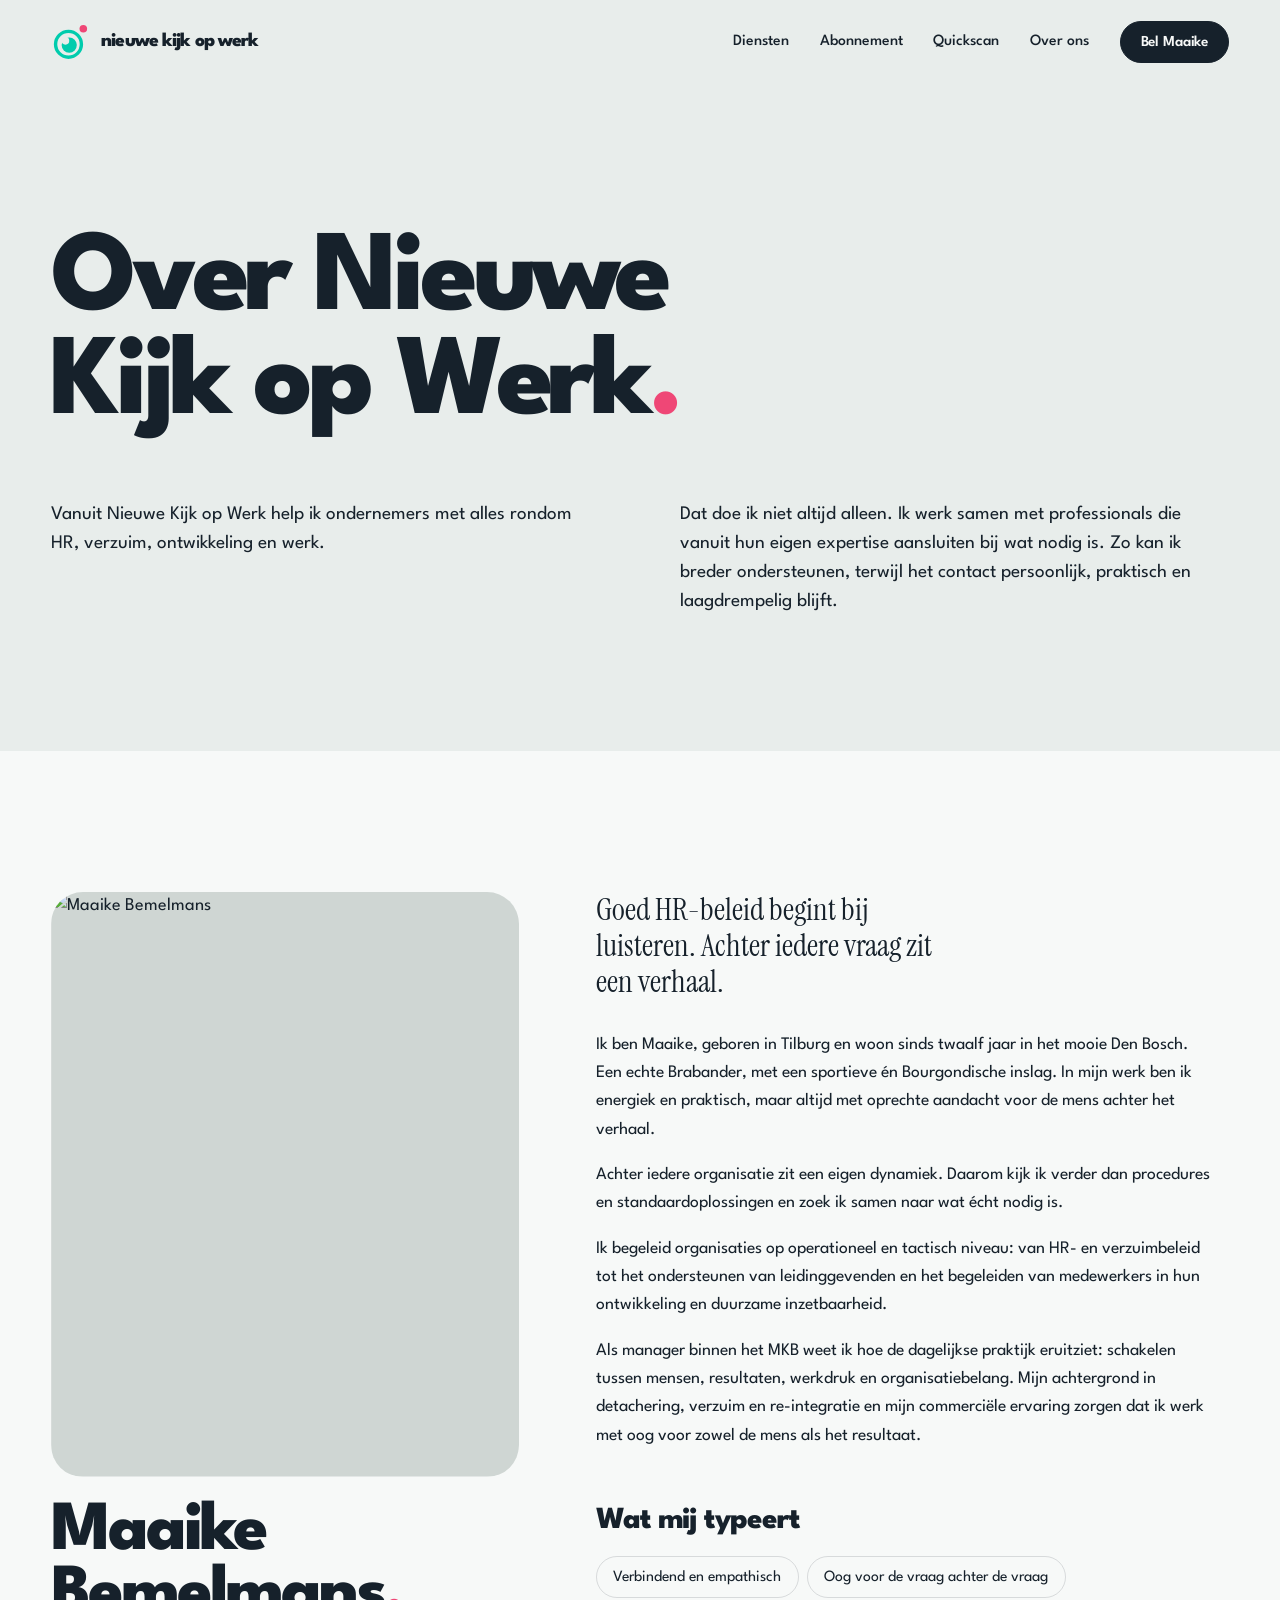
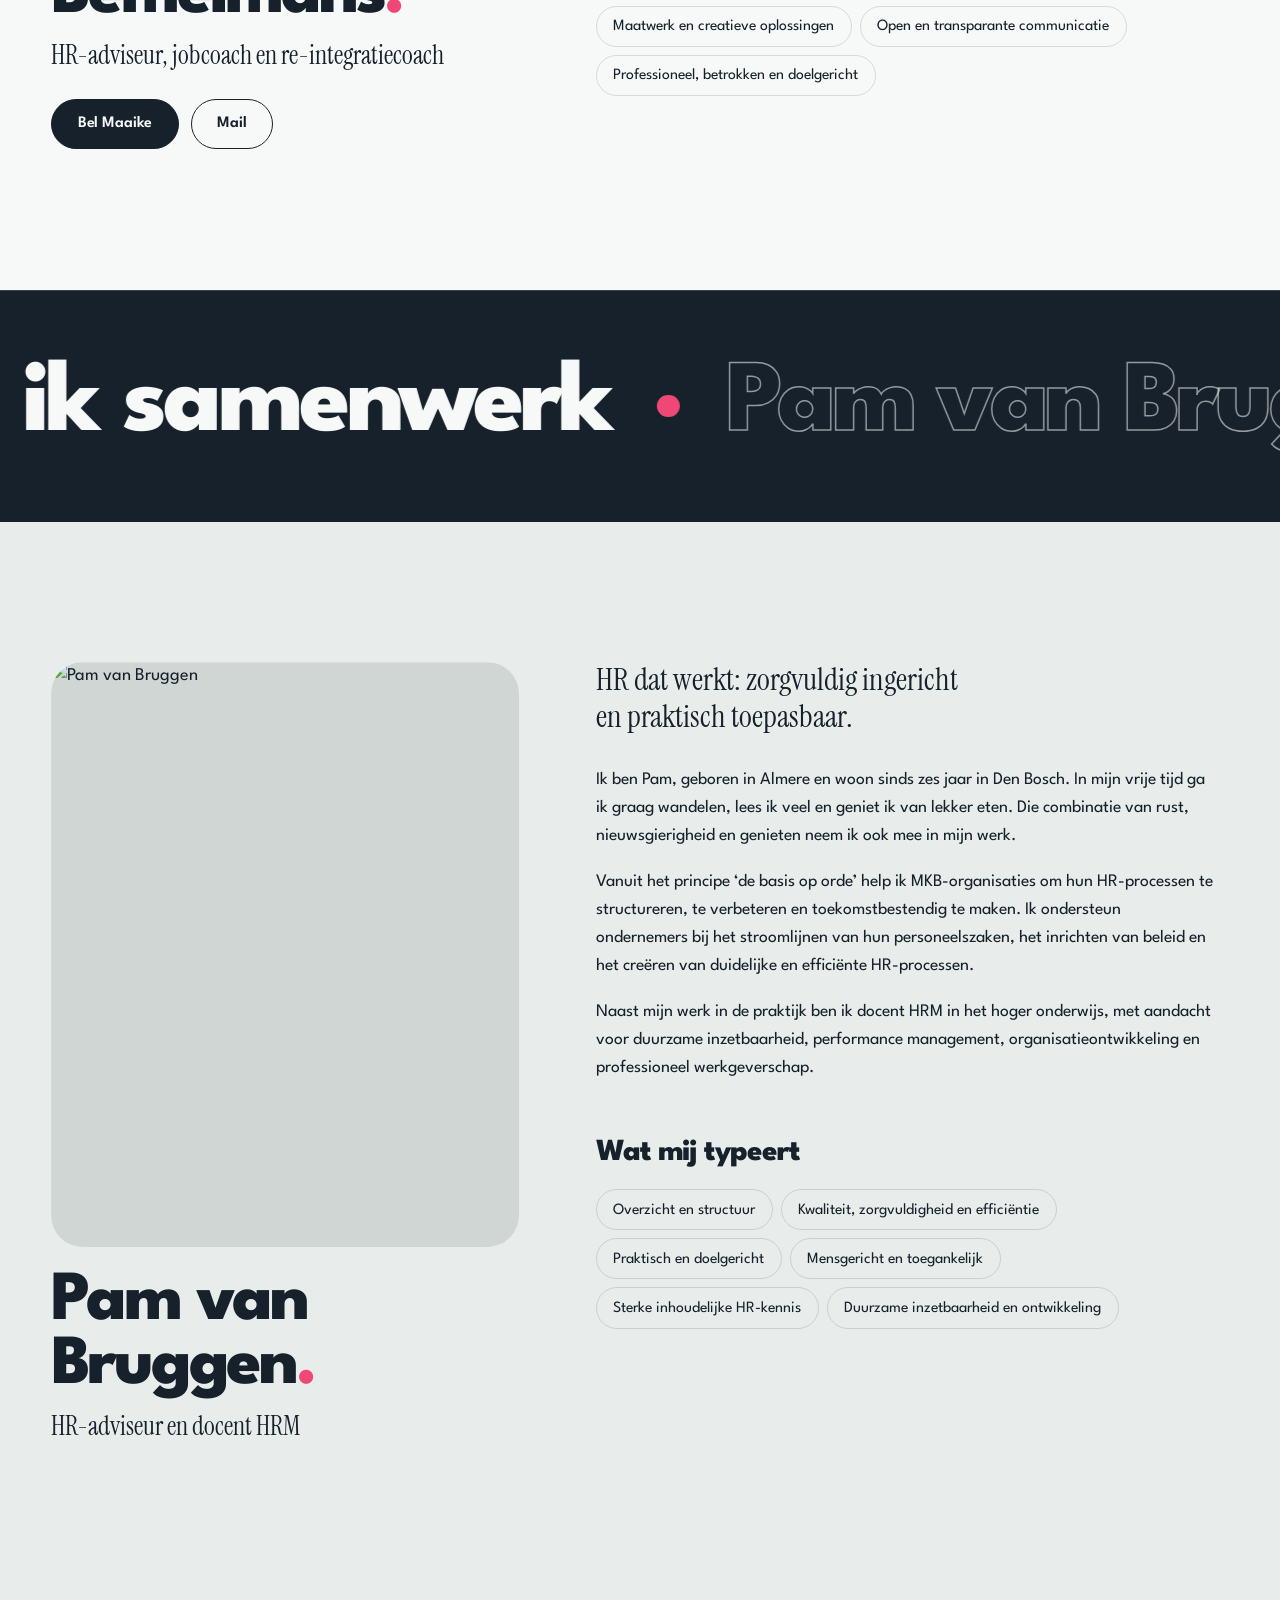
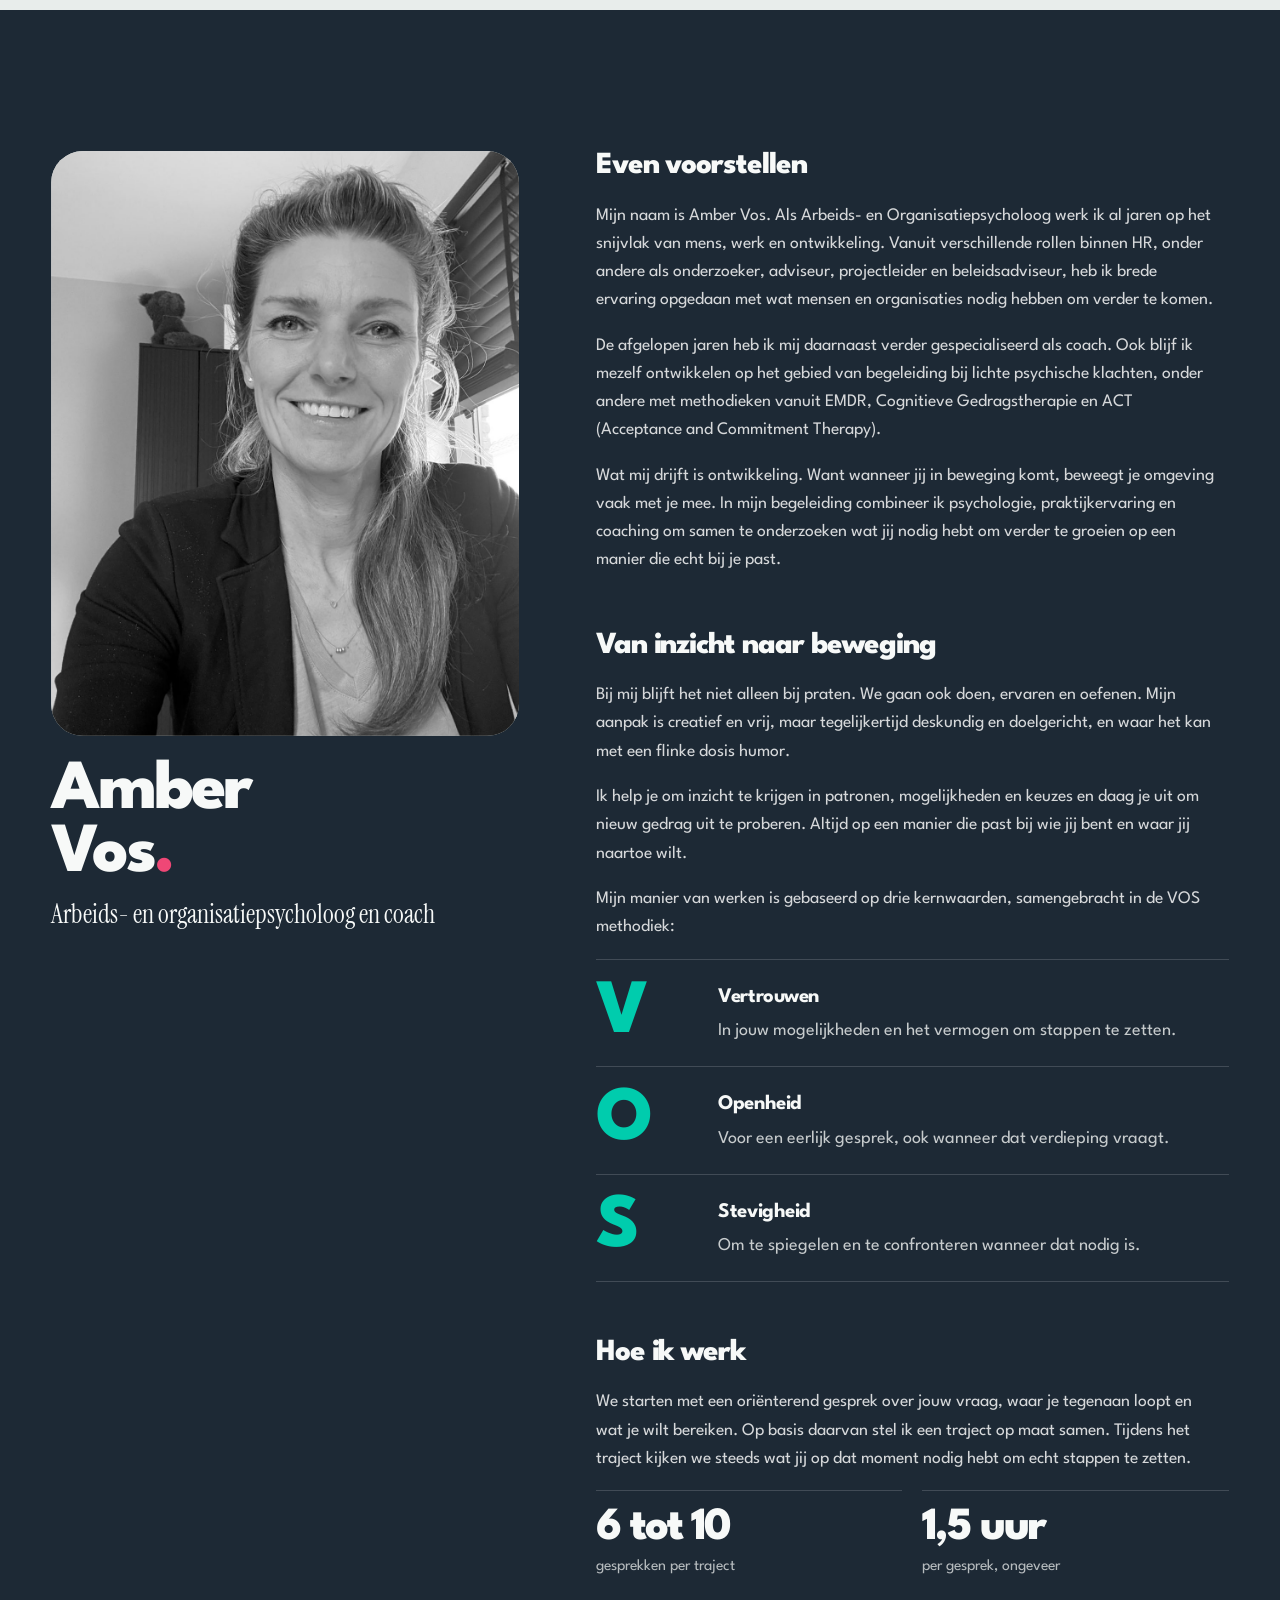
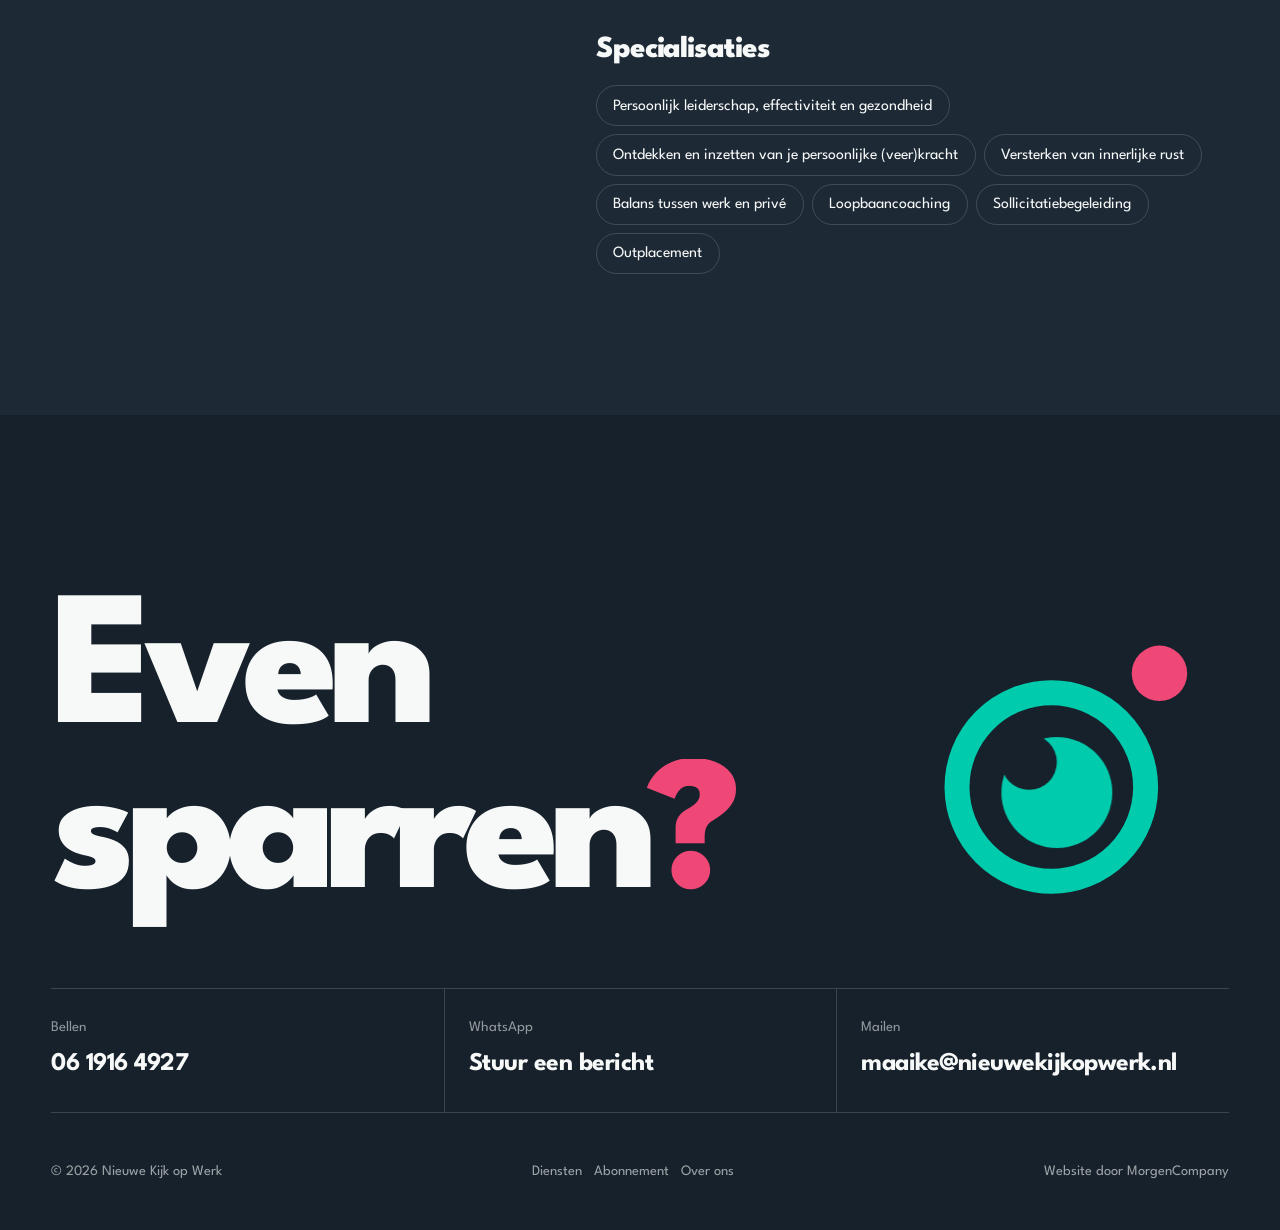
==== commit ebe1e7d9: "Footer: logo-oog dat met de muis meekijkt, knippert en knipoogt Co-Authored-By: Claude Opus 5.5 <nor" ====
--- a/over-ons.html
+++ b/over-ons.html
@@ -137,10 +137,20 @@
 
 <footer class="dark contact" id="contact" data-dark>
   <div class="wrap">
-    <p class="contact__big lines">
-      <span class="ln" style="--n:0"><span>Even</span></span>
-      <span class="ln" style="--n:1"><span>sparren<span class="dot">?</span></span></span>
-    </p>
+    <div class="contact__head">
+      <p class="contact__big lines">
+        <span class="ln" style="--n:0"><span>Even</span></span>
+        <span class="ln" style="--n:1"><span>sparren<span class="dot">?</span></span></span>
+      </p>
+      <div class="foot-eye" data-reveal="eye" aria-hidden="true">
+        <svg viewBox="-10 -10 120 120">
+          <defs><mask id="m-foot"><rect x="-20" y="-20" width="140" height="140" fill="#fff"/><circle cx="38" cy="47" r="10" fill="#000"/></mask></defs>
+          <circle class="foot-eye__ring" cx="46" cy="56" r="34" fill="none" stroke="#00ccad" stroke-width="9"/>
+          <g class="foot-eye__look"><g class="foot-eye__blink"><circle cx="48" cy="58" r="20" fill="#00ccad" mask="url(#m-foot)"/></g></g>
+          <circle class="foot-eye__dot" cx="85" cy="15" r="10" fill="#ef4776"/>
+        </svg>
+      </div>
+    </div>
     <div class="contact__rows">
       <a href="tel:0619164927"><small>Bellen</small><strong>06 1916 4927</strong></a>
       <a href="https://wa.me/31619164927" target="_blank" rel="noopener"><small>WhatsApp</small><strong>Stuur een bericht</strong></a>
--- a/css/style.css
+++ b/css/style.css
@@ -419,3 +419,25 @@
 .vos li { align-items: center; }
 #amber.dark { background: var(--navy); }
 .route--1 .route__link, .route--2 .route__link { border-bottom-color: var(--teal); }
+
+/* ---------- footer eye ---------- */
+.contact__head { display: grid; grid-template-columns: 1fr auto; align-items: end; gap: 24px; margin-bottom: clamp(40px, 5vw, 64px); }
+.contact__head .contact__big { margin: 0; }
+.foot-eye { width: clamp(150px, 26vw, 380px); margin-bottom: -1vw; cursor: pointer; }
+.foot-eye svg { width: 100%; height: auto; overflow: visible; display: block; }
+.foot-eye__look { transform-box: view-box; will-change: transform; }
+.foot-eye__blink { transform-box: view-box; transform-origin: 48px 58px; animation: blink 6s infinite; }
+.foot-eye__ring { transform-box: view-box; transform-origin: 46px 56px; transition: transform .6s var(--ease); }
+.foot-eye__dot { transform-box: view-box; transform-origin: 85px 15px; transition: transform .5s cubic-bezier(.3, 1.8, .5, 1); }
+@keyframes blink { 0%, 92%, 100% { transform: scaleY(1); } 95% { transform: scaleY(.08); } }
+.foot-eye.is-wow .foot-eye__ring { transform: scale(1.08); }
+.foot-eye.is-wow .foot-eye__dot { transform: translate(4px, -6px) scale(1.5); }
+.foot-eye.is-wow .foot-eye__blink { animation: none; transform: scale(1.18); transition: transform .4s var(--ease); }
+.foot-eye.is-wink .foot-eye__blink { animation: wink .5s var(--ease); }
+@keyframes wink { 0%, 100% { transform: scaleY(1); } 40% { transform: scaleY(.06); } }
+.js [data-reveal="eye"] { opacity: 0; transform: scale(.2) rotate(-200deg); transition: opacity .8s var(--ease), transform 1.4s cubic-bezier(.2, 1.4, .3, 1); }
+.js [data-reveal="eye"].in { opacity: 1; transform: none; }
+@media (max-width: 700px) {
+  .contact__head { grid-template-columns: 1fr; }
+  .foot-eye { order: -1; justify-self: end; width: 120px; margin: 0; }
+}
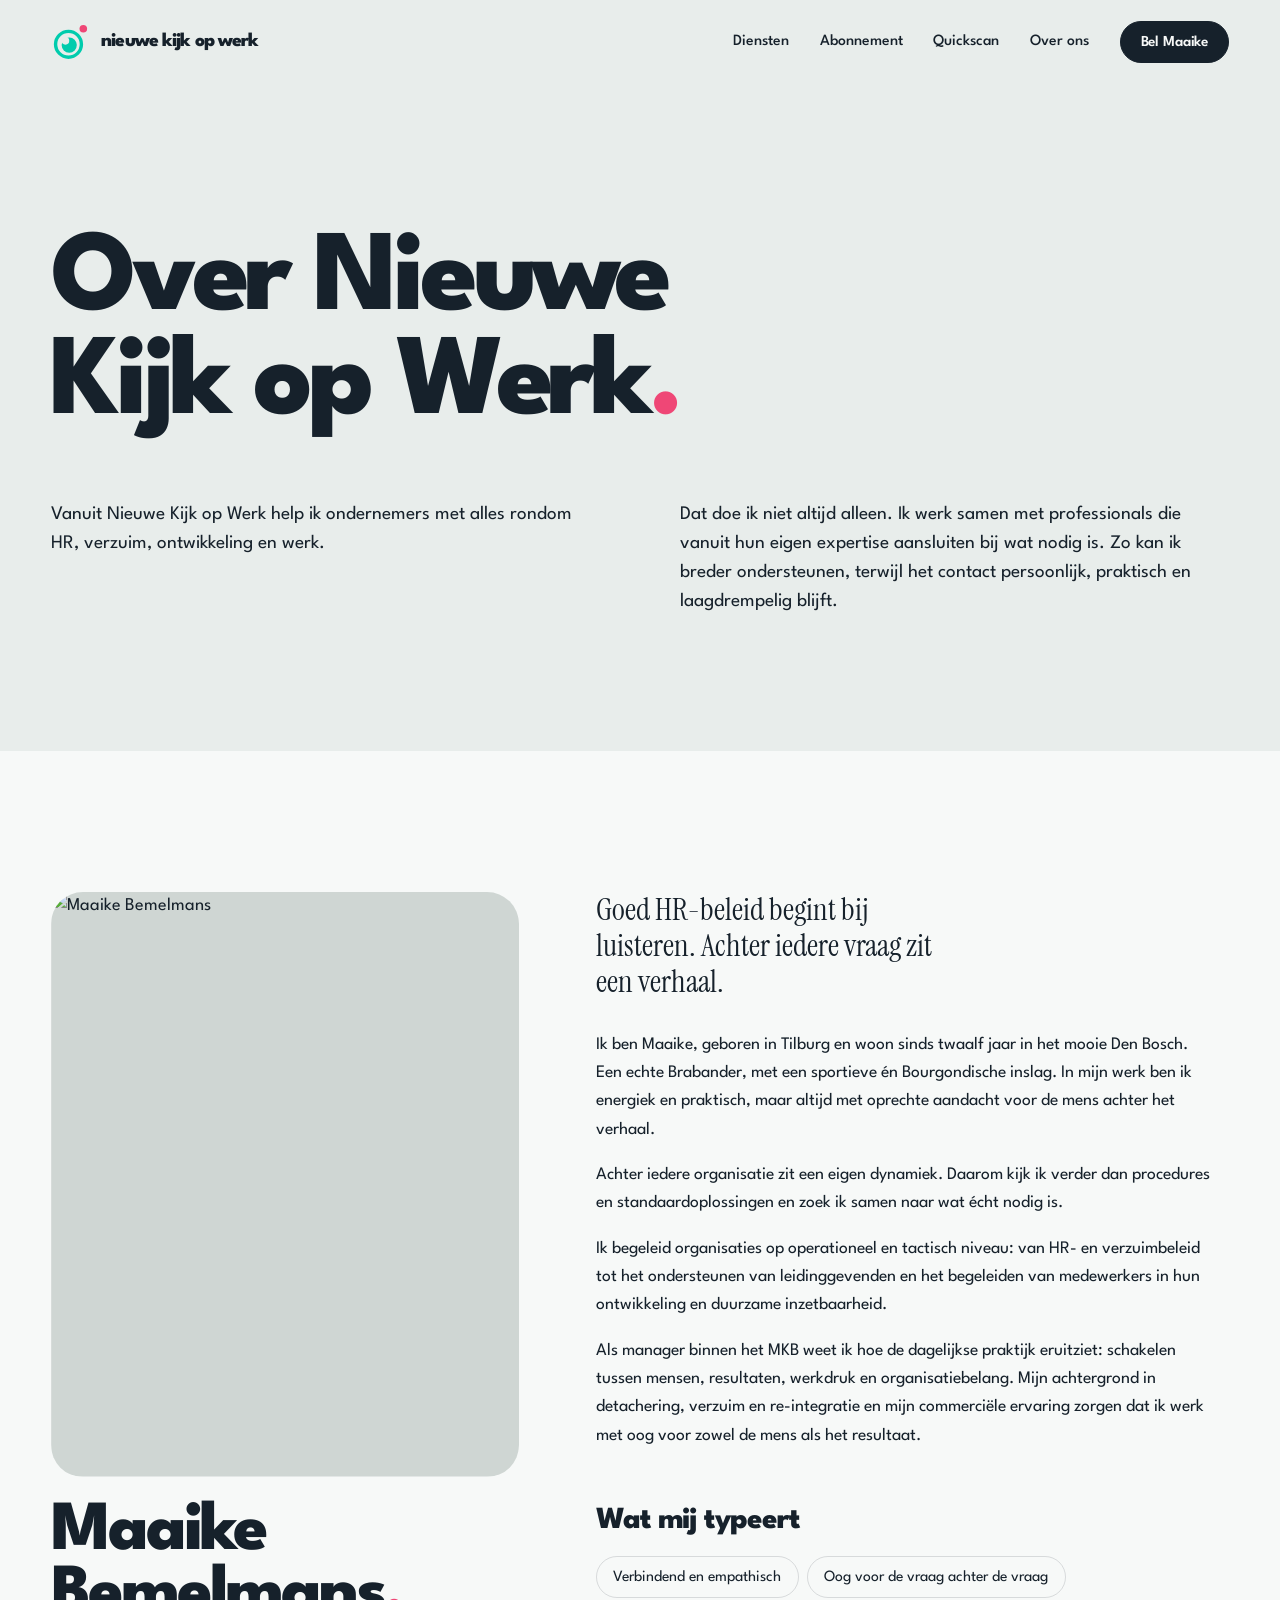
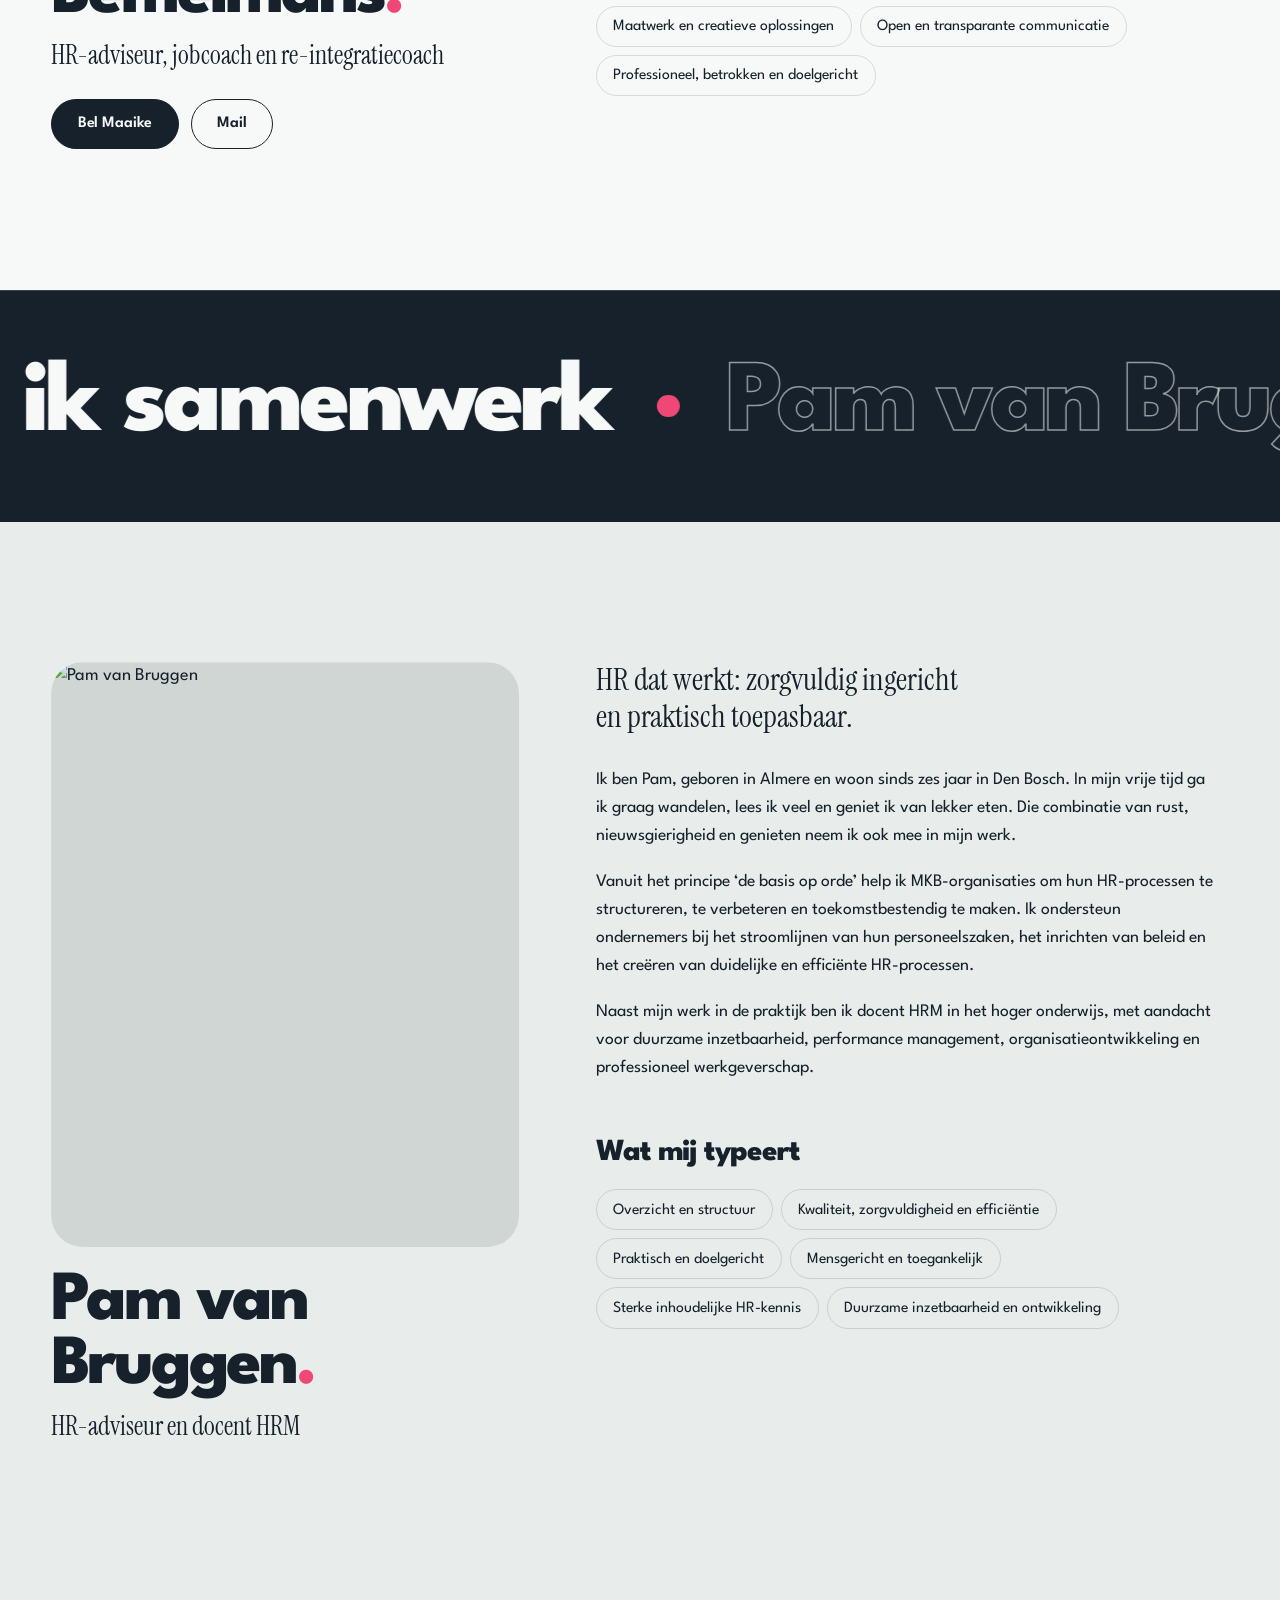
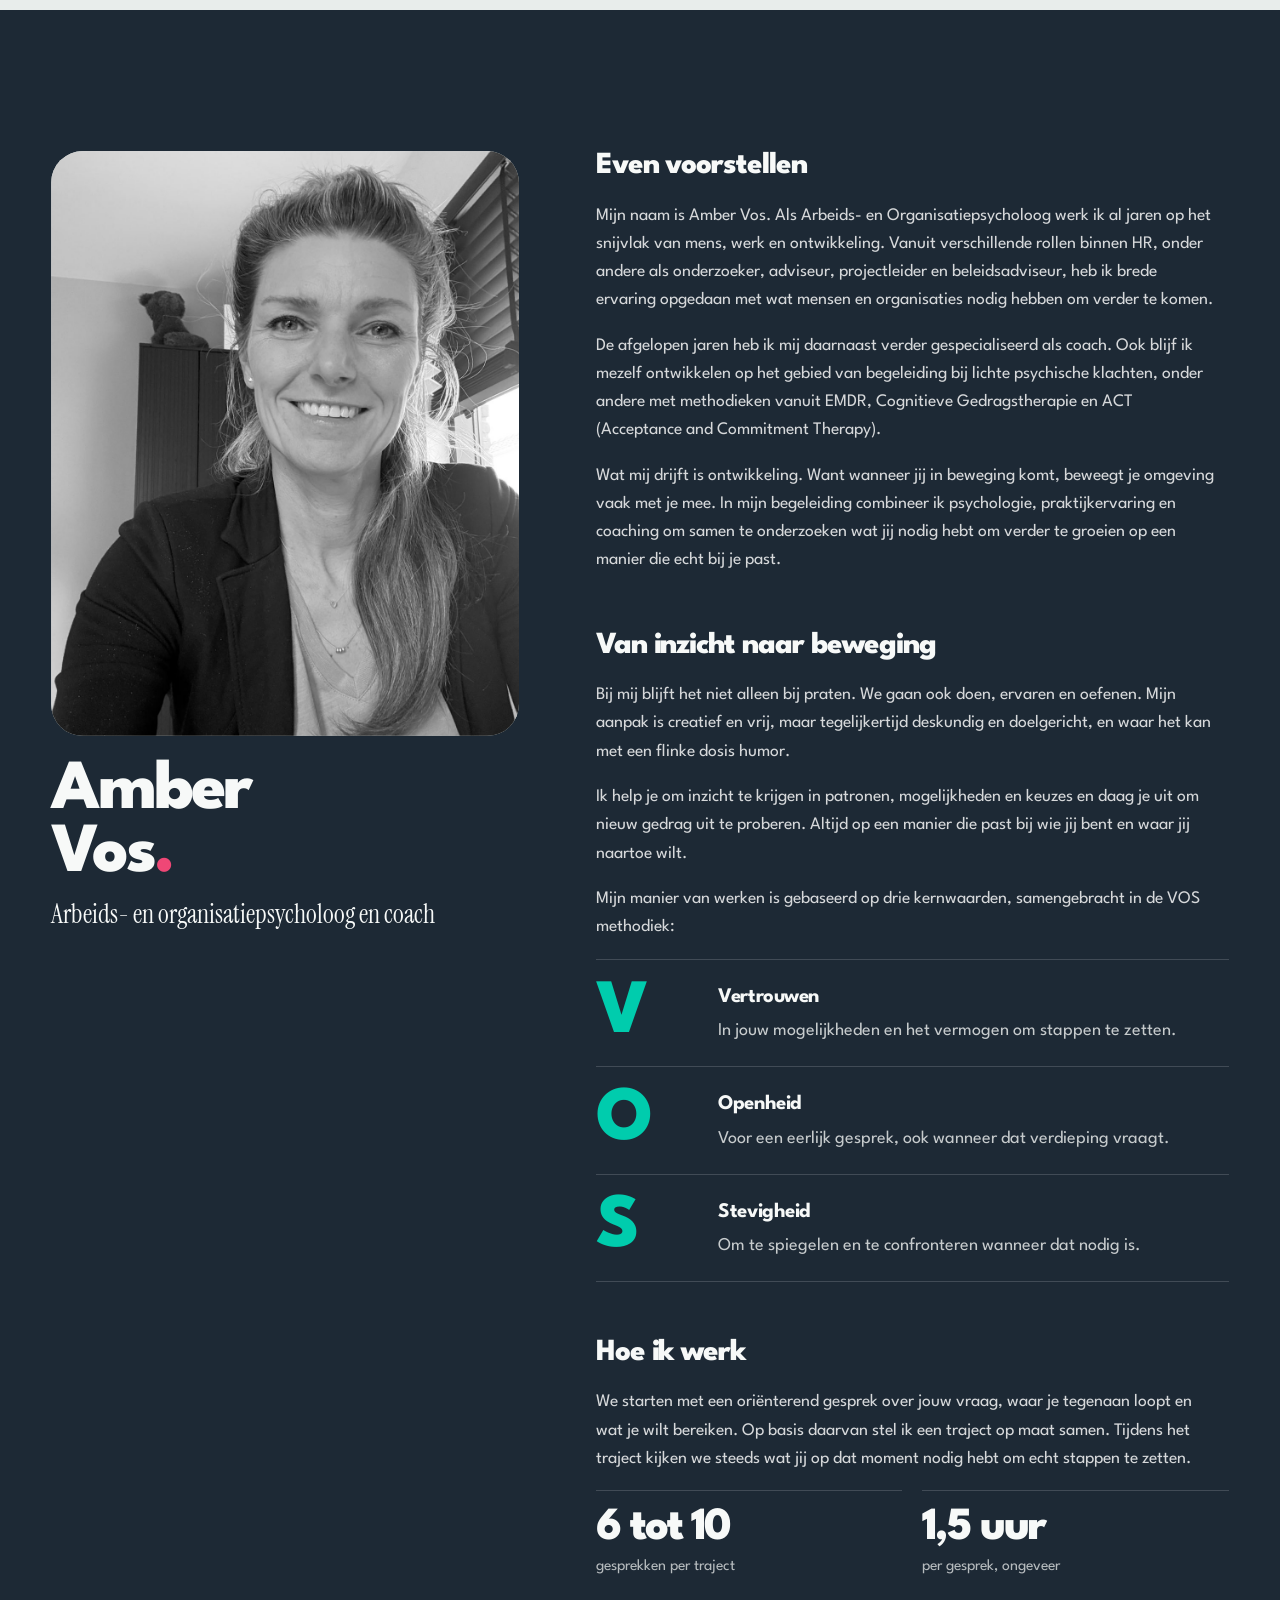
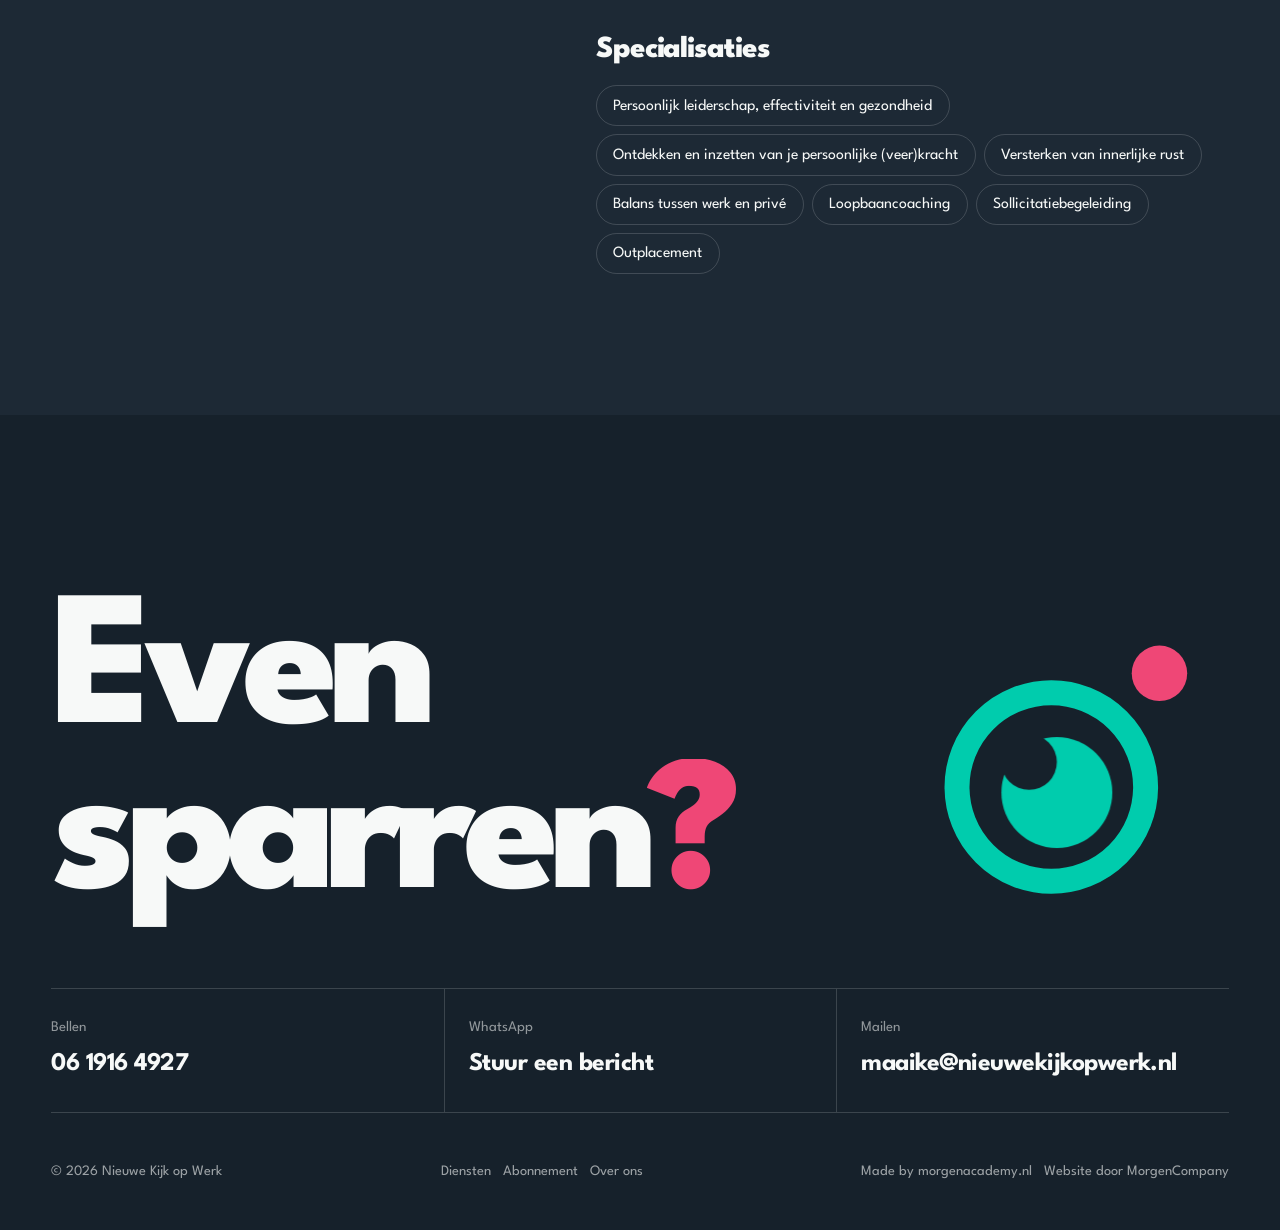
==== commit 33d721d0: "Footer: made by morgenacademy.nl Co-Authored-By: Claude Opus 5.5 <noreply@anthropic.com> Claude-Sess" ====
--- a/over-ons.html
+++ b/over-ons.html
@@ -159,7 +159,7 @@
     <div class="footer-bar">
       <span>© 2026 Nieuwe Kijk op Werk</span>
       <span><a href="index.html#diensten">Diensten</a> &nbsp; <a href="index.html#abonnement">Abonnement</a> &nbsp; <a href="over-ons.html">Over ons</a></span>
-      <a href="https://www.morgencompany.com" target="_blank" rel="noopener">Website door MorgenCompany</a>
+      <span><a href="https://www.morgenacademy.nl" target="_blank" rel="noopener">Made by morgenacademy.nl</a> &nbsp; <a href="https://www.morgencompany.com" target="_blank" rel="noopener">Website door MorgenCompany</a></span>
     </div>
   </div>
 </footer>
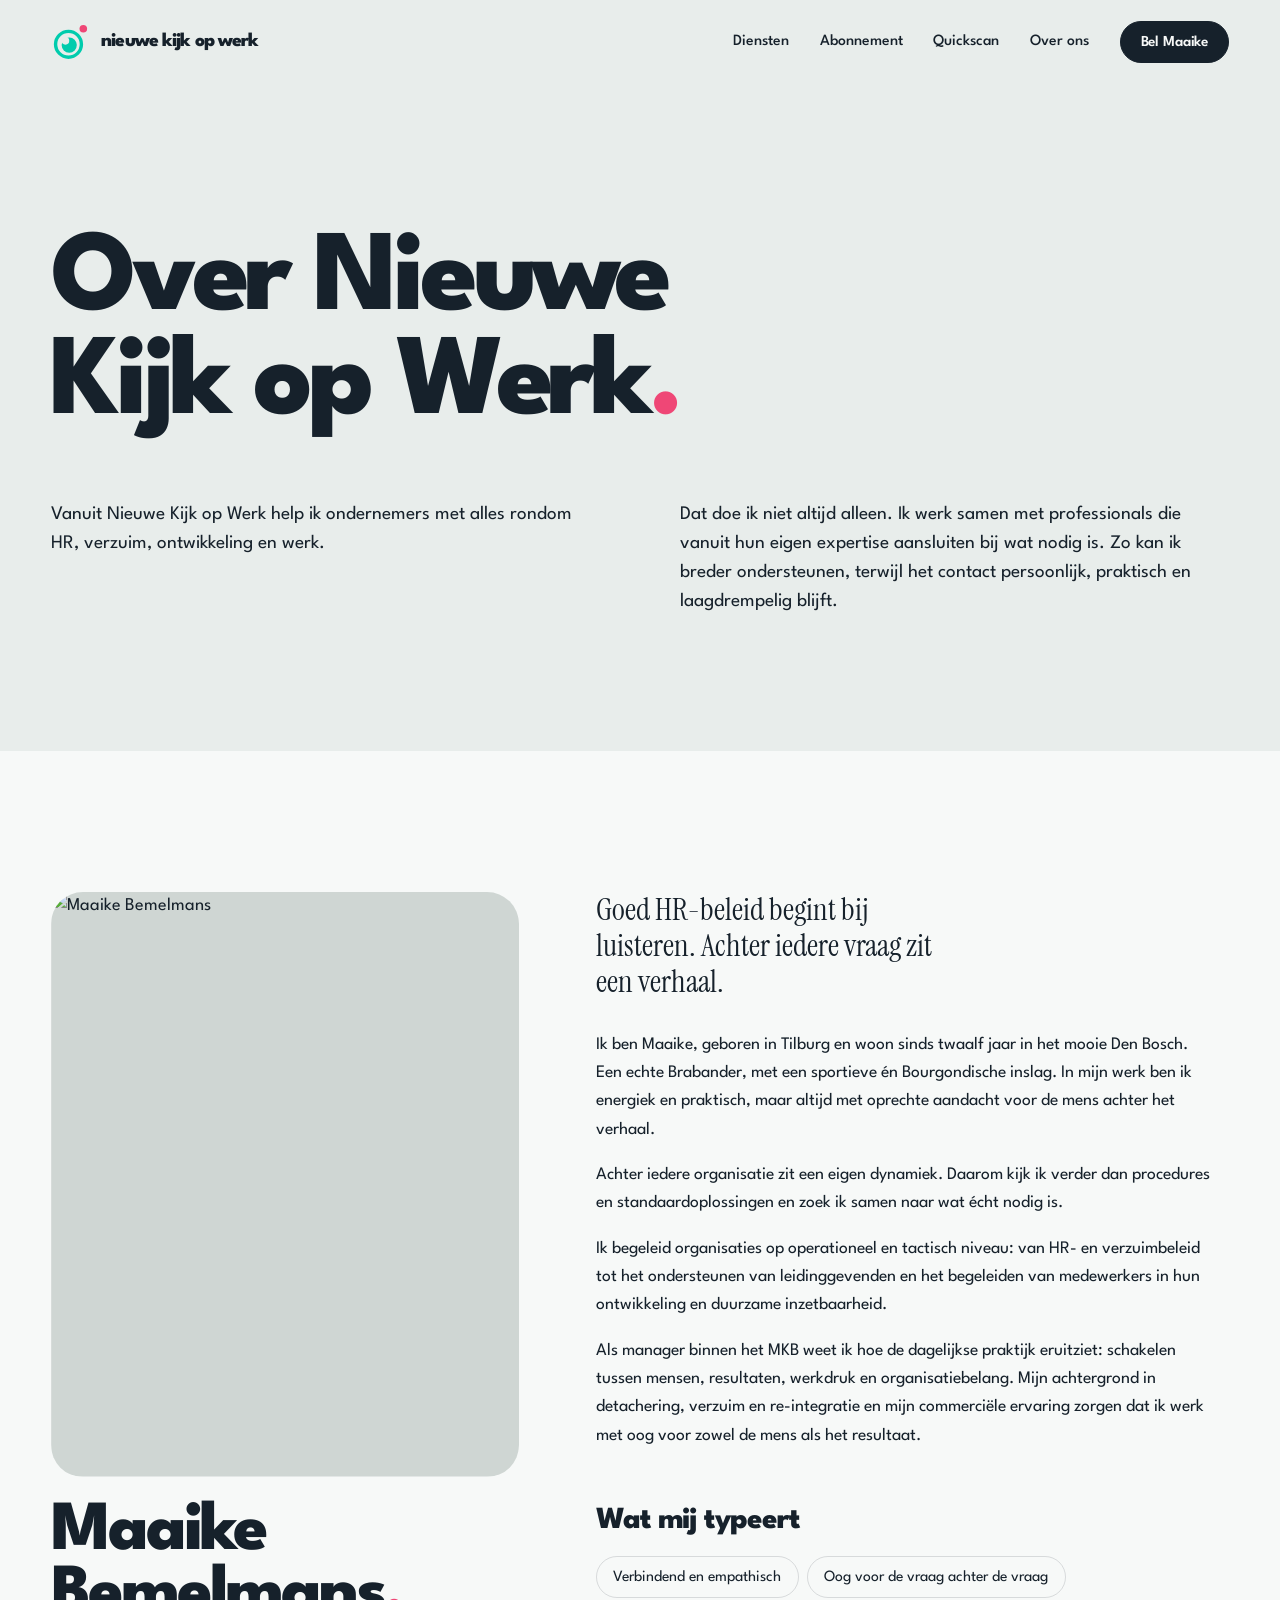
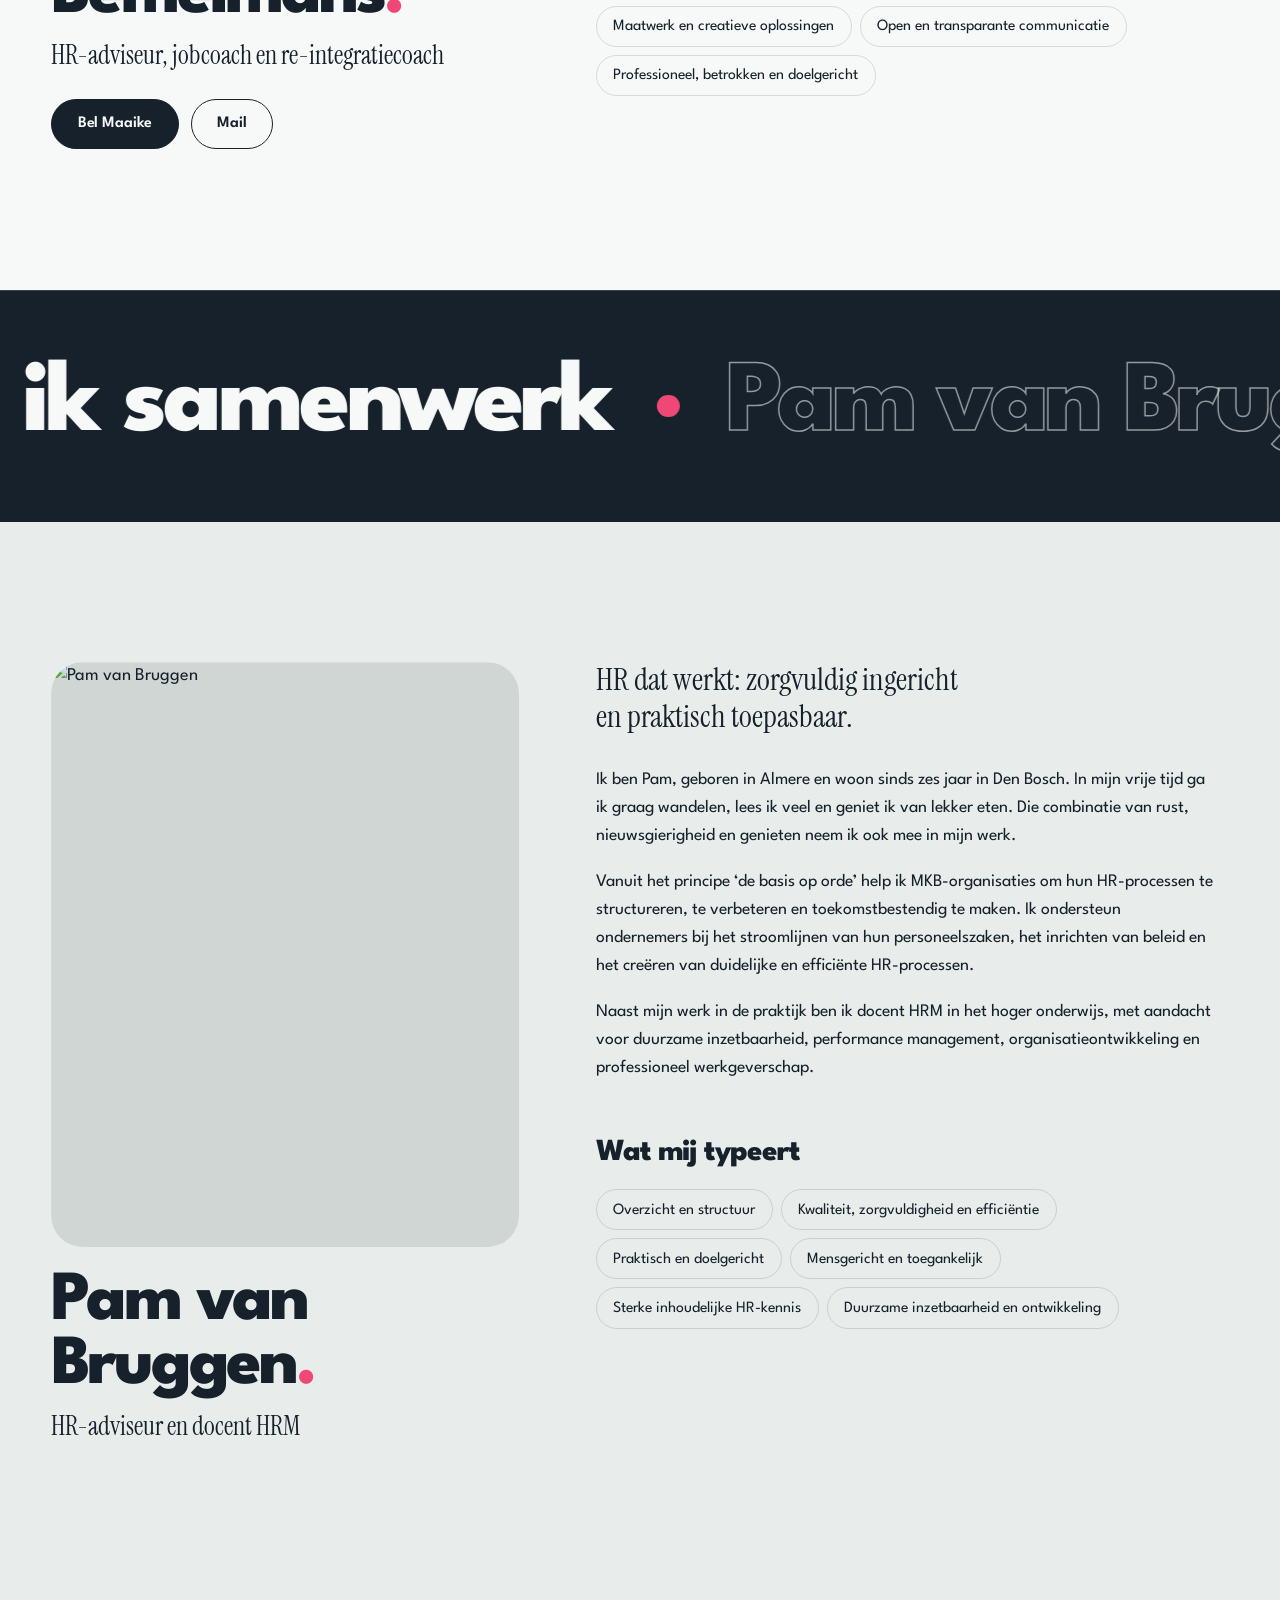
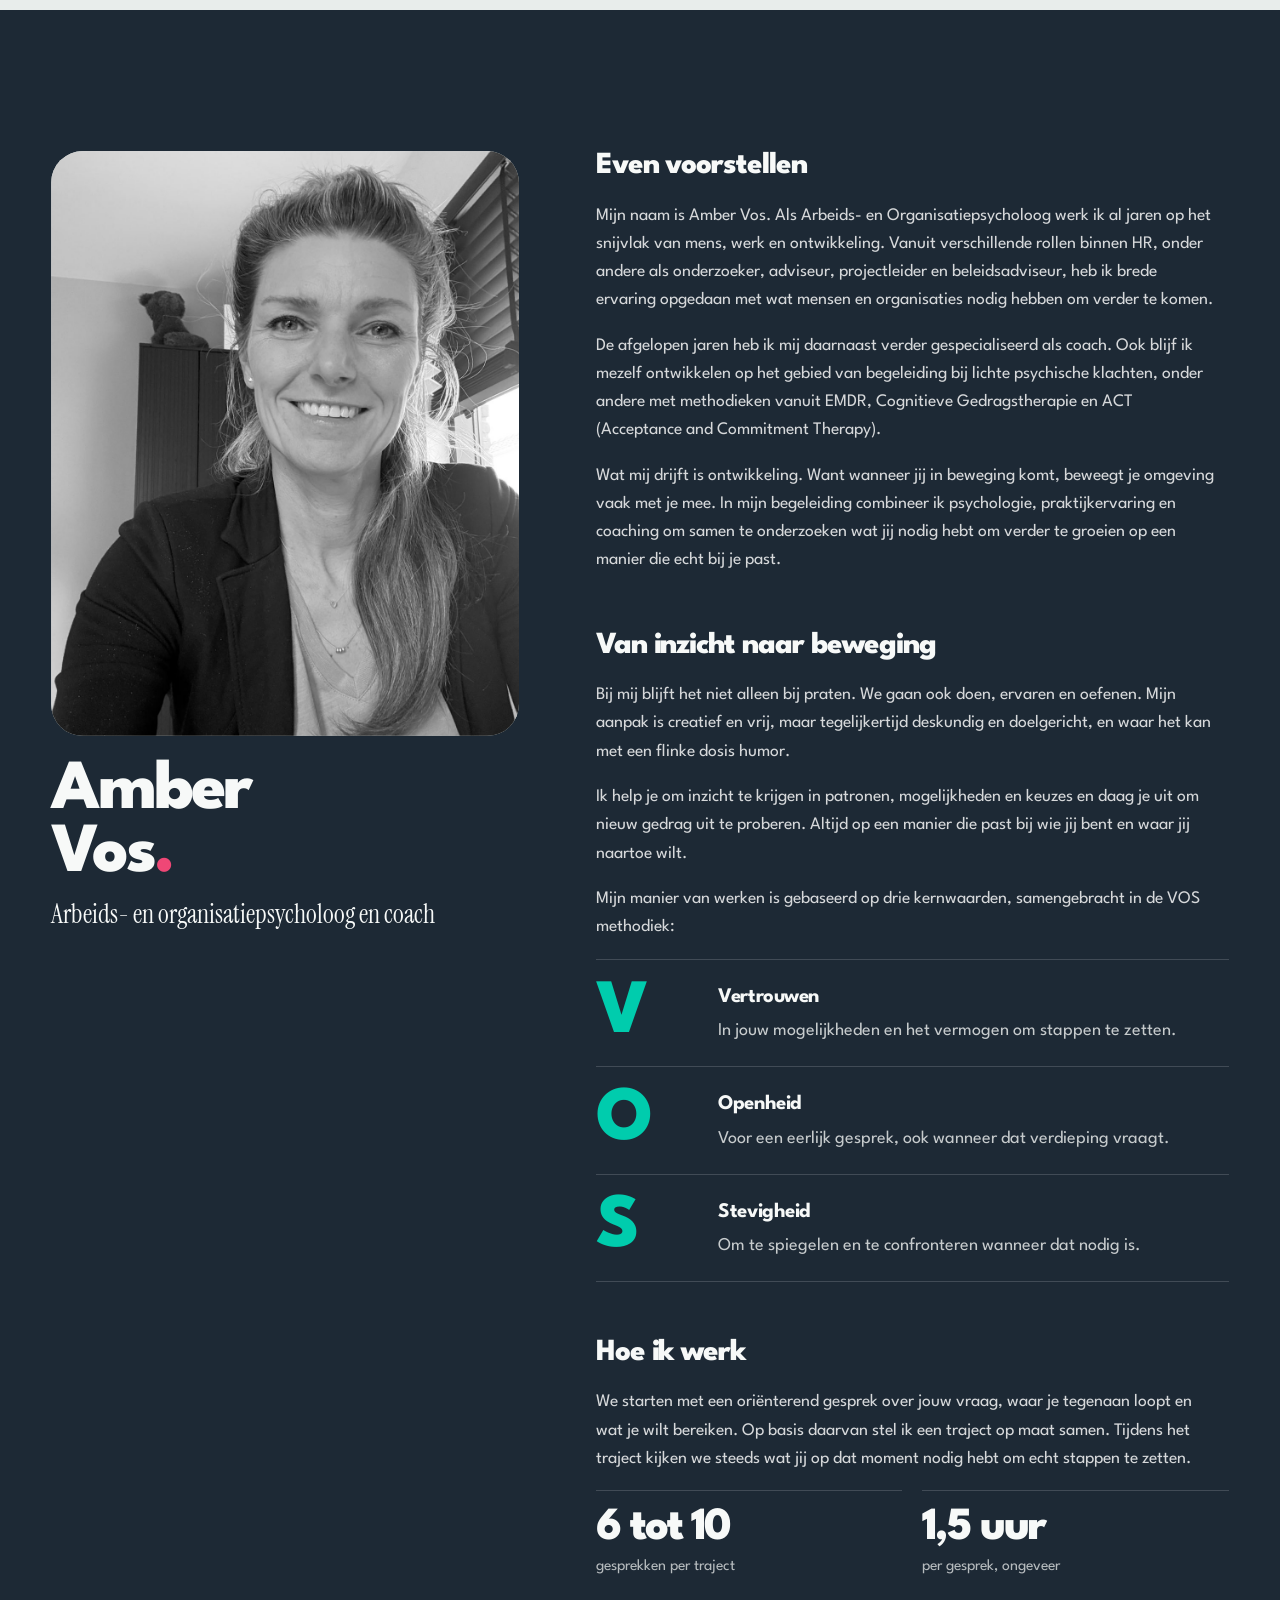
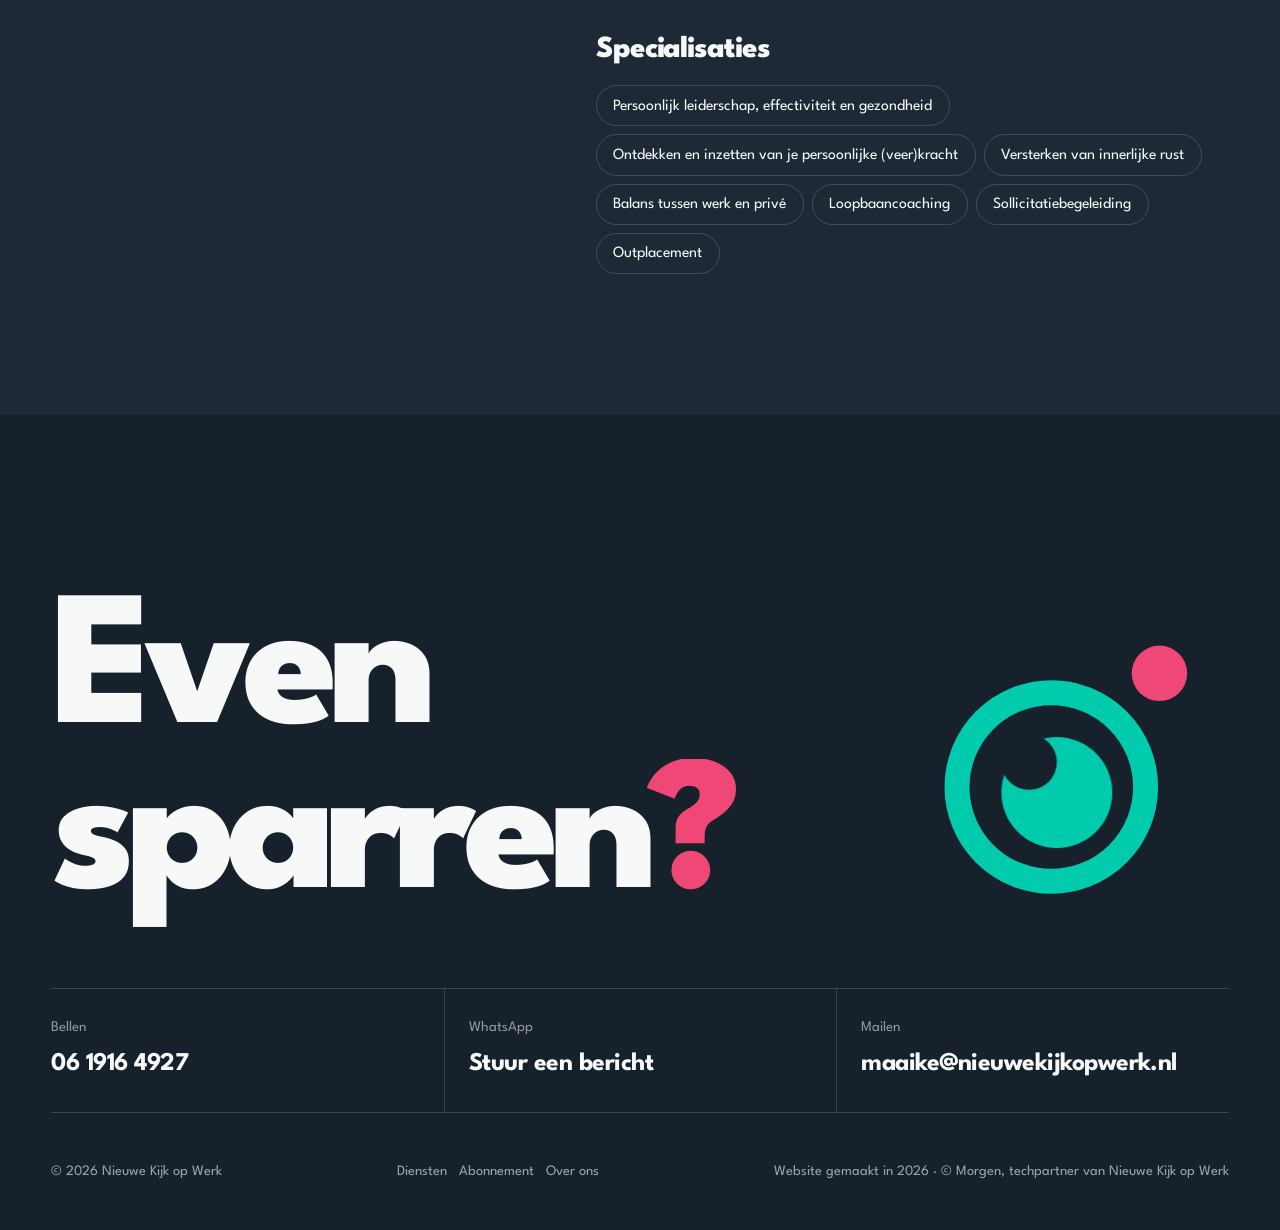
==== commit 2d7a0a6f: "Footer: credit Morgen als techpartner van Nieuwe Kijk op Werk Co-Authored-By: Claude Opus 5.5 <norep" ====
--- a/over-ons.html
+++ b/over-ons.html
@@ -159,7 +159,7 @@
     <div class="footer-bar">
       <span>© 2026 Nieuwe Kijk op Werk</span>
       <span><a href="index.html#diensten">Diensten</a> &nbsp; <a href="index.html#abonnement">Abonnement</a> &nbsp; <a href="over-ons.html">Over ons</a></span>
-      <span><a href="https://www.morgenacademy.nl" target="_blank" rel="noopener">Made by morgenacademy.nl</a> &nbsp; <a href="https://www.morgencompany.com" target="_blank" rel="noopener">Website door MorgenCompany</a></span>
+      <span>Website gemaakt in 2026 · © <a href="https://morgenacademy.nl/" target="_blank" rel="noopener">Morgen</a>, techpartner van Nieuwe Kijk op Werk</span>
     </div>
   </div>
 </footer>
